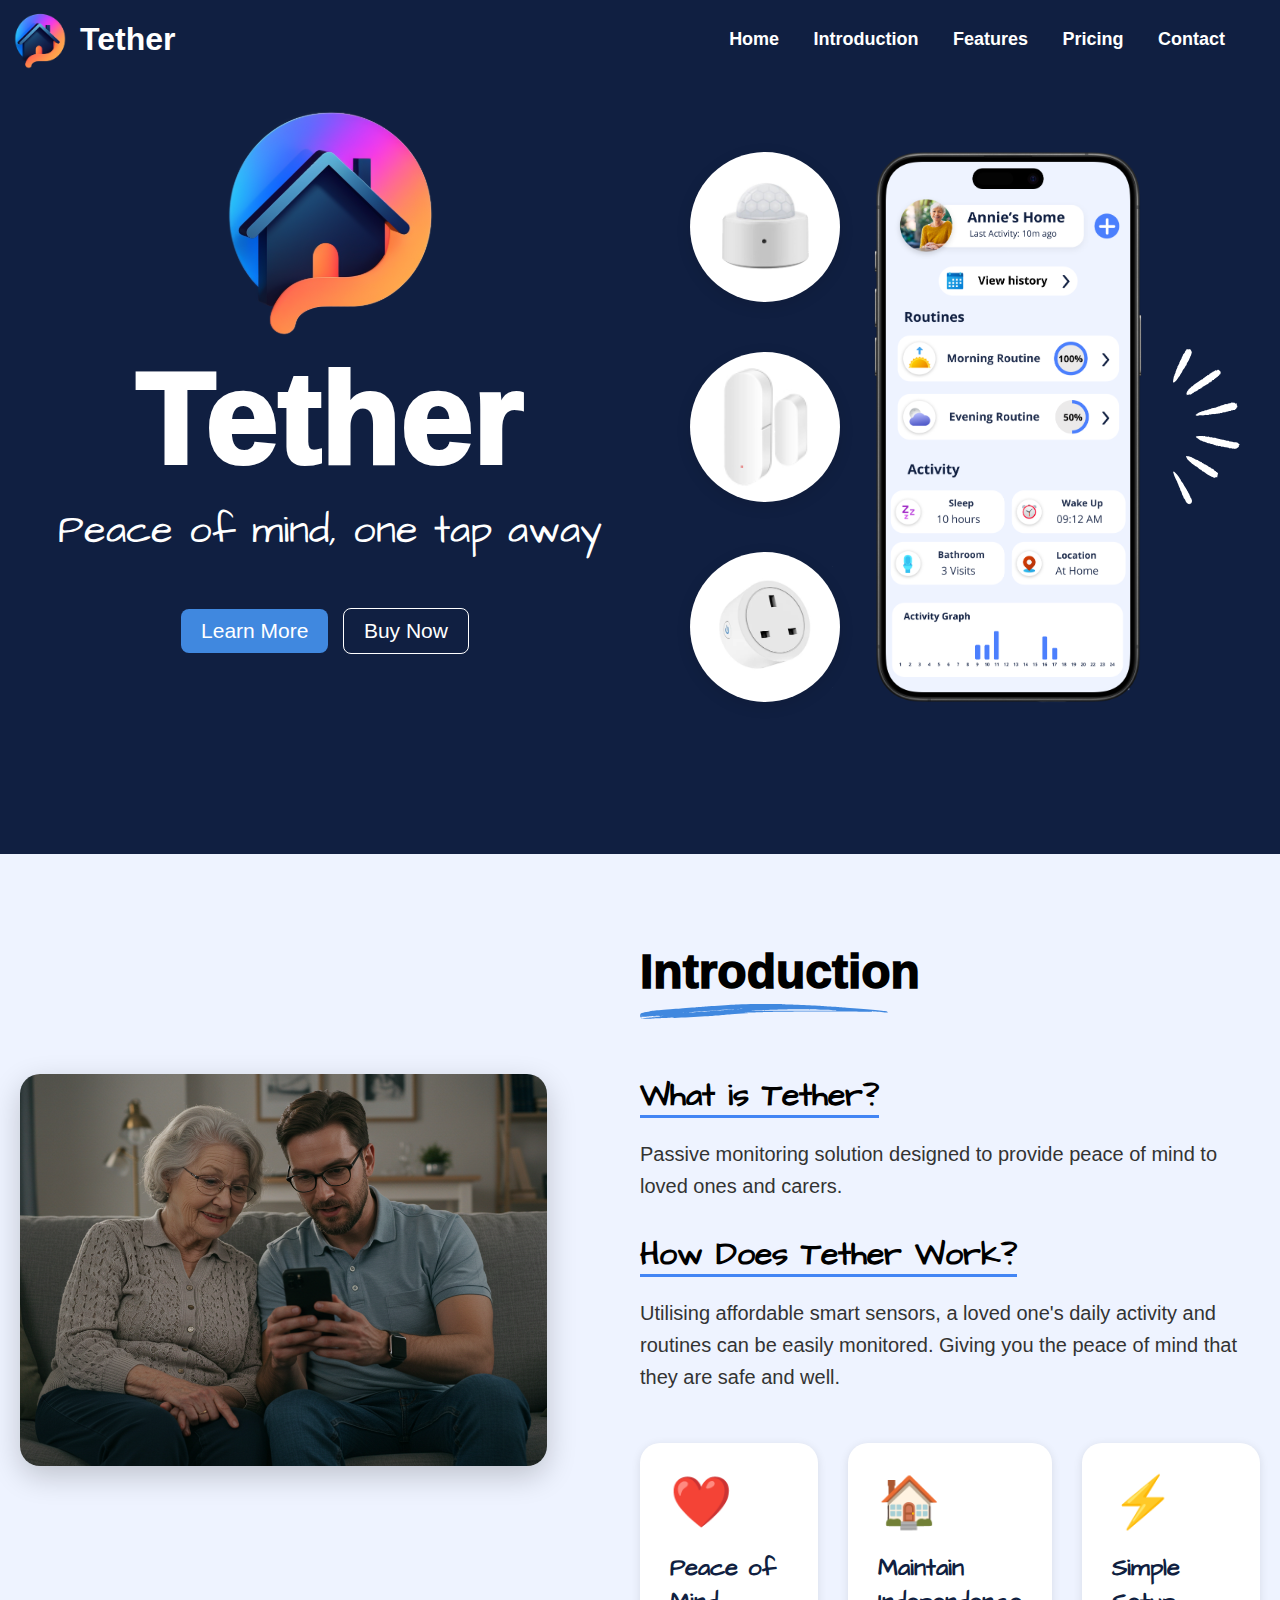
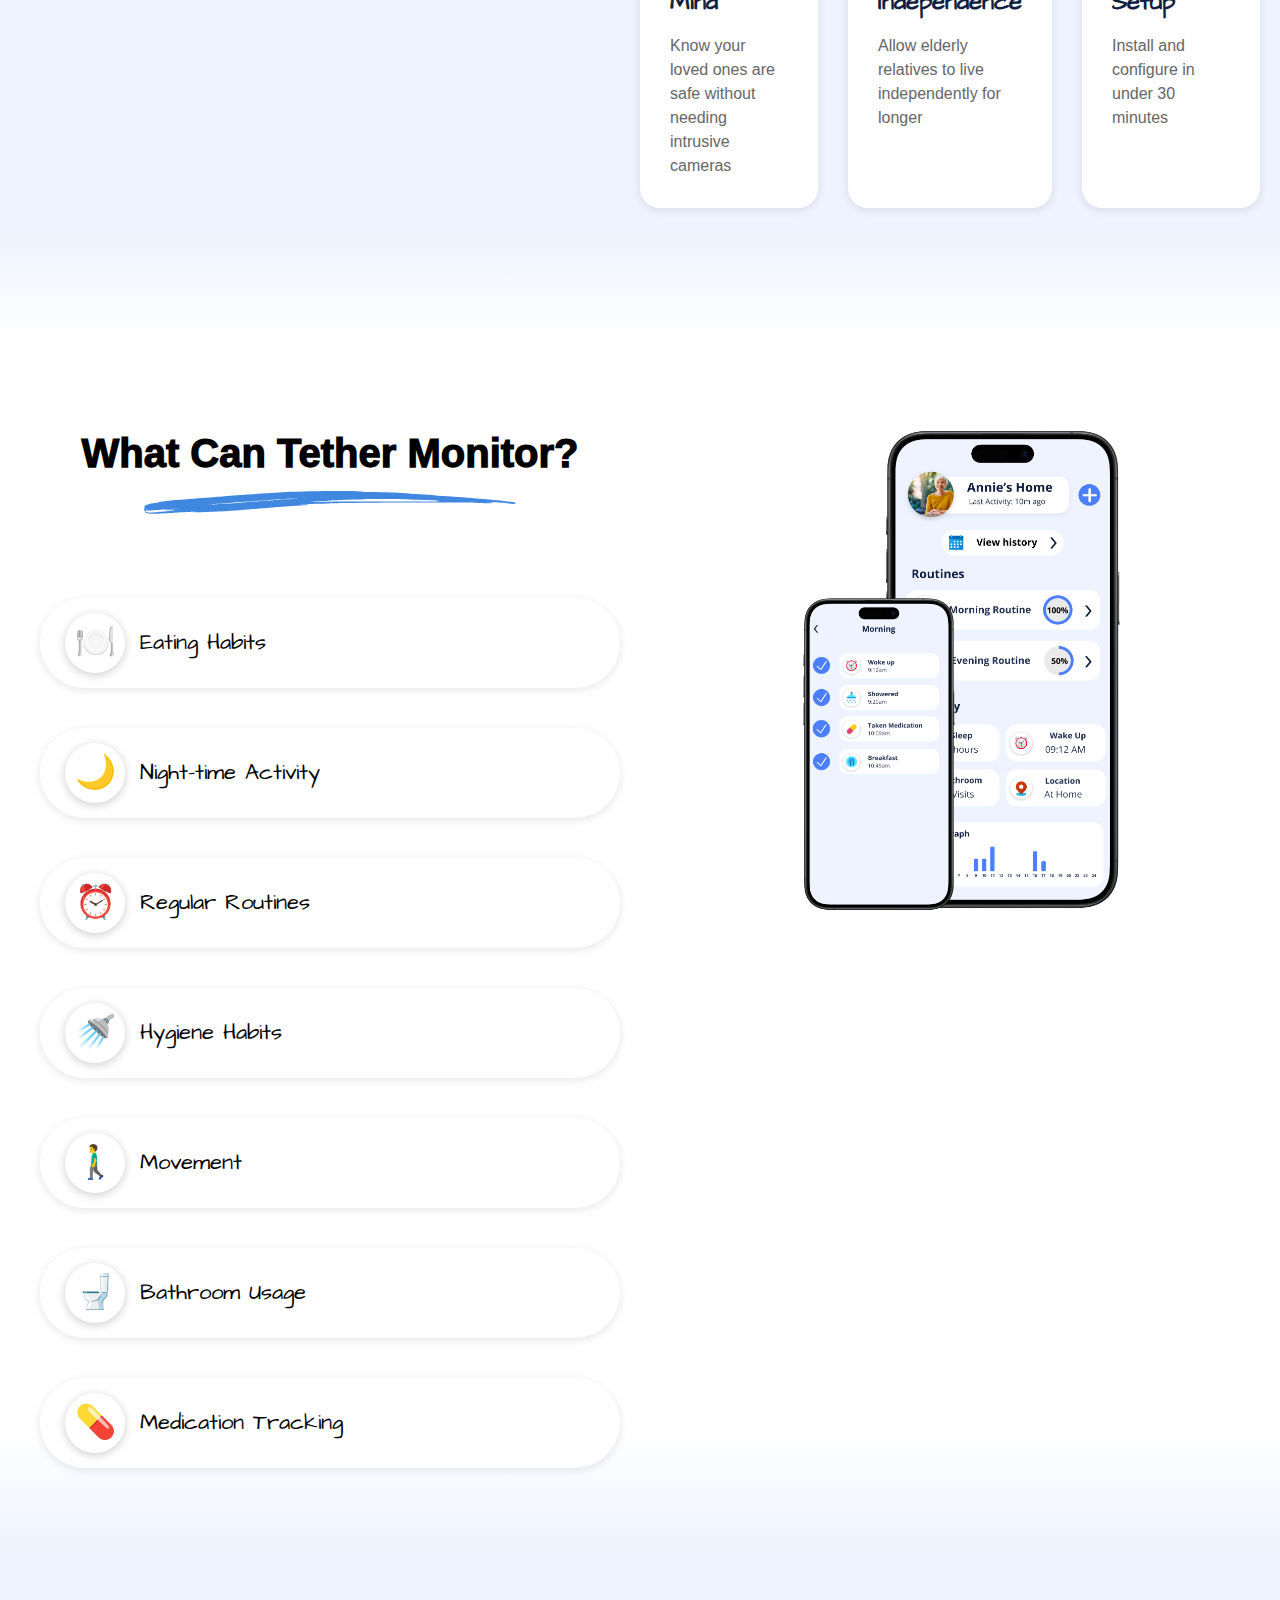
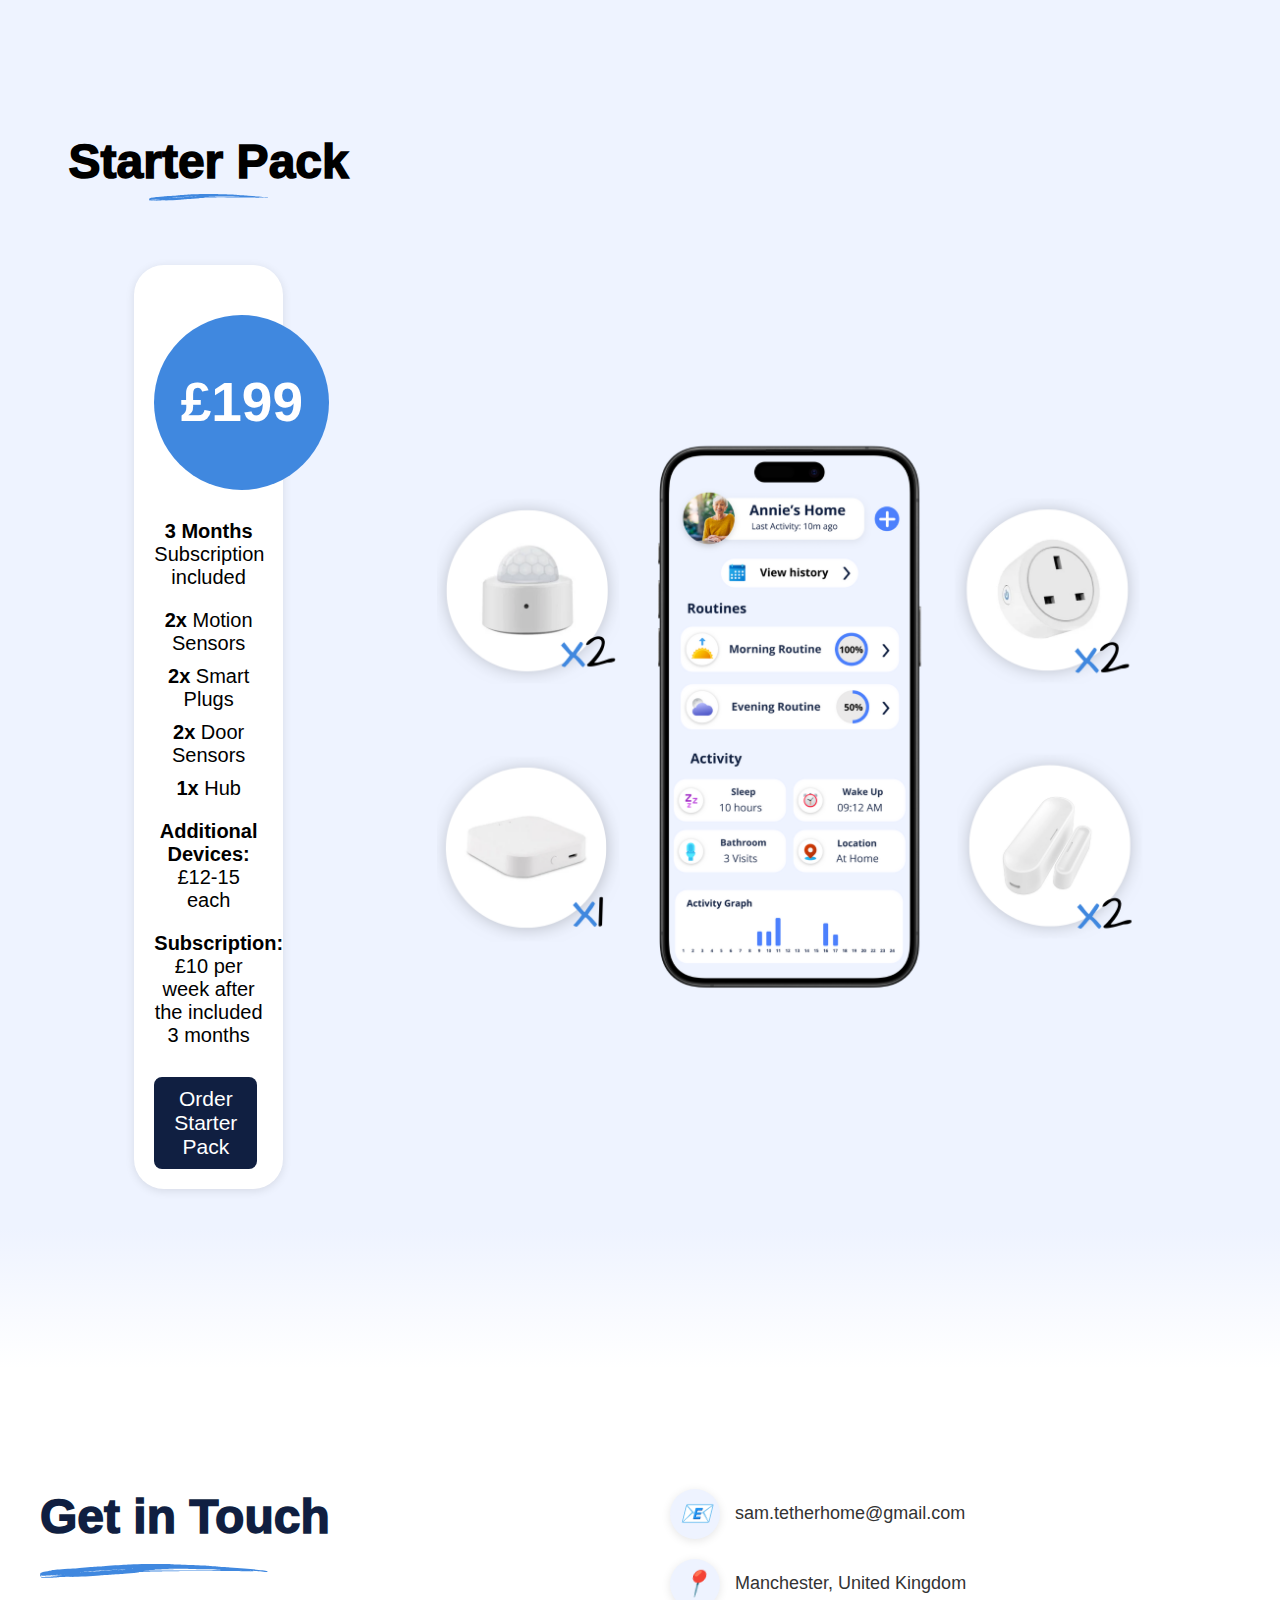
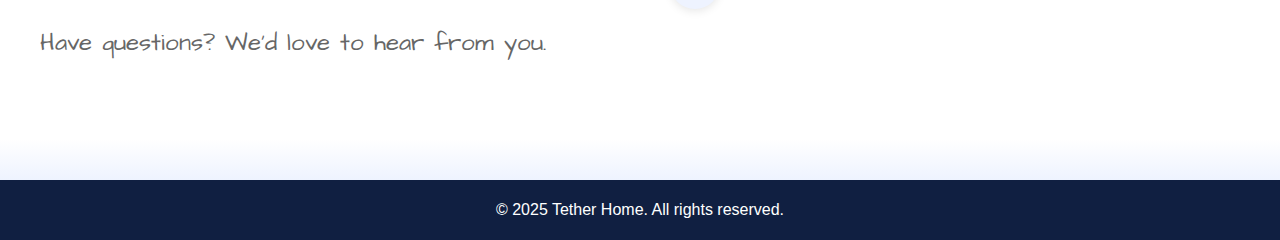
==== index.html @ 34a8c613 "Test commit" ====
<!DOCTYPE html>
<html lang="en">
<head>
  <meta charset="UTF-8">
  <meta name="viewport" content="width=device-width, initial-scale=1.0">
  <link rel="icon" type="image/png" href="assets/favicon.png">
  <link rel="preconnect" href="https://fonts.googleapis.com">
  <link rel="preconnect" href="https://fonts.gstatic.com" crossorigin>
  <link href="https://fonts.googleapis.com/css2?family=Architects+Daughter&display=swap" rel="stylesheet">
  <title>Tether - Peace of Mind</title>
  <link rel="stylesheet" href="style.css">
  <script defer src="script.js"></script>
</head>
<body>

  <!-- Navigation -->
  <header>
    <div class="logo">
      <img src="assets/tether-transparent.png" alt="Tether Logo" class="main-logo">
      <h1>Tether</h1>
    </div>
    <div class="burger-menu">
        <div class="burger-line"></div>
        <div class="burger-line"></div>
        <div class="burger-line"></div>
    </div>
    <nav>
      <ul class="nav-links">
        <li><a href="#home">Home</a></li>
        <li><a href="#introduction">Introduction</a></li>
        <li><a href="#features">Features</a></li>
        <li><a href="#pricing">Pricing</a></li>
        <li><a href="#contact">Contact</a></li>
      </ul>
    </nav>
  </header>

  <!-- Home Section -->
  <section id="home">
    <div class="home-container">
      <div class="home-left">
        <img src="assets/tether-transparent.svg" alt="Tether Logo" class="main-logo">
        <h1>Tether</h1>
        <p class="tagline">Peace of mind, one tap away</p>
        <div class="cta-buttons">
            <a href="#introduction" class="btn btn-primary">Learn More</a>
            <a href="#pricing" class="btn btn-secondary">Buy Now</a>
        </div>
      </div>
      <div class="home-right">
        <div class="sensor-circles">
            <div class="sensor-circle">
                <img src="assets/motion-sensor.png" alt="Motion Sensor">
            </div>
            <div class="sensor-circle">
                <img src="assets/door-sensor.png" alt="Door Sensor">
            </div>
            <div class="sensor-circle">
                <img src="assets/smart-plug.png" alt="Smart Plug">
            </div>
        </div>
        <img src="assets/home-mock.png" alt="Tether App Preview" class="app-preview">
        <img src="assets/emphasis-lines.svg" alt="Tether Logo" class="lines">
      </div>
    </div>
  </section>

  <section id="introduction">

    <div class="intro-content">
        <div class="intro-content-left">
            <img src="assets/intro-image.png" alt="App Preview" class="intro-image">
        </div>
        <div class="intro-content-right">
            <div class="title-container">
                <h2 class="intro-title">Introduction</h2>
                <img src="assets/title-line.svg" alt="lines" class="title-line">
            </div>
            <h3 class="intro-subtitle">What is Tether?</h3>
            <p>Passive monitoring solution designed to provide peace of mind to loved ones and carers.</p>
            <h3 class="intro-subtitle">How Does Tether Work?</h3>
            <p>Utilising affordable smart sensors, a loved one's daily activity and routines can be easily monitored. Giving you the peace of mind that they are safe and well.</p>
            <div class="benefits-grid">
                <div class="benefit-card">
                    <div class="benefit-icon">❤️</div>
                    <h4>Peace of Mind</h4>
                    <p>Know your loved ones are safe without needing intrusive cameras</p>
                </div>
                <div class="benefit-card">
                    <div class="benefit-icon">🏠</div>
                    <h4>Maintain Independence</h4>
                    <p>Allow elderly relatives to live independently for longer</p>
                </div>
                <div class="benefit-card">
                    <div class="benefit-icon">⚡</div>
                    <h4>Simple Setup</h4>
                    <p>Install and configure in under 30 minutes</p>
                </div>
            </div>
          </div>
    </div>
  </section>

  <!-- Features Section -->
  <section id="features">
    <div class="features-left">
        <div class="title-container">
            <h2 class="intro-title">What Can Tether Monitor?</h2>
            <img src="assets/title-line.svg" alt="lines" class="features-title-line">
        </div>
        <ul>
            <li data-icon="🍽️">Eating Habits</li>
            <li data-icon="🌙">Night-time Activity</li>
            <li data-icon="⏰">Regular Routines</li>
            <li data-icon="🚿">Hygiene Habits</li>
            <li data-icon="🚶‍♂️">Movement</li>
            <li data-icon="🚽">Bathroom Usage</li>
            <li data-icon="💊">Medication Tracking</li>
        </ul>
    </div>
    <div class="features-right">
        <img src="assets/double-mock.png" alt="double-mock" class="double-mock">
    </div>
    
  </section>
<!--   
  <section id="sensors">
    <div class="sensors-container">
        <div class="sensors-left">
            <img src="assets/sensor-diagram.jpg" alt="Sensor Diagram" class="sensors-diagram">
        </div>
        <div class="sensors-right">
            <div class="title-container centre">
                <h2 class="intro-title">The Sensors</h2>
                <img src="assets/title-line.svg" alt="lines" class="title-line">
            </div>
            <div class="sensor-features">
                <div class="sensor-feature">
                    <div class="feature-icon">£</div>
                    <p>Each device costs between £12 and £15</p>
                </div>
                <div class="sensor-feature">
                  <div class="feature-icon">
                      <img src="assets/matter-logo.png" alt="Download Icon" class="feature-icon-img">
                  </div>
                  <p>Uses the latest smart home protocol, 'Matter', enabling seamless pairing</p>
              </div>
              <div class="sensor-feature">
                <div class="feature-icon">
                    <img src="assets/globe-icon.png" alt="Globe Icon" class="feature-icon-img">
                </div>
                <p>Reliable off-the-shelf sensors, no custom hardware</p>
            </div>
            </div>
        </div>
    </div>
  </section> -->


  <!-- Pricing Section -->
  <section id="pricing">
    <div class="pricing-container">

      <div class="pricing-left">
        <div class="title-container">
          <h2 class="intro-title">Starter Pack</h2>
          <img src="assets/title-line.svg" alt="lines" class="title-line">
        </div>
        
        <div class="price-text-container">
          <div class="price-circle">
            <span class="amount">£199</span>
          </div>
          <div class="pricing-text">
            <p><strong>3 Months</strong> Subscription included</p>
            <ul>
              <li><strong>2x</strong> Motion Sensors</li>
              <li><strong>2x</strong> Smart Plugs</li>
              <li><strong>2x</strong> Door Sensors</li>
              <li><strong>1x</strong> Hub</li>
            </ul>
            <p><strong>Additional Devices:</strong> £12-15 each</p>
            <p><strong>Subscription:</strong> £10 per week after the included 3 months</p>
            <a href="#contact" class="btn btn-primary buy-btn">Order Starter Pack</a>
          </div>
        </div>
      </div>


      <div class="pricing-right">
        <img src="assets/pricing-diagram.jpg" alt="Pricing Diagram" class="pricing-diagram">
      </div>
    </div>
  
  </section>

<!-- Contact Section -->
<section id="contact">
  <div class="contact-container">
    <div class="contact-left">
      <div class="title-container">
        <h2 class="contact-title">Get in Touch</h2>
        <img src="assets/title-line.svg" alt="lines" class="title-line">
      </div>
      <p class="contact-subtitle">Have questions? We'd love to hear from you.</p>
    </div>
    <div class="contact-right">
      <div class="contact-info">
        <div class="contact-info-item">
          <i>📧</i>
          <p>sam.tetherhome@gmail.com</p>
        </div>
        <div class="contact-info-item">
          <i>📍</i>
          <p>Manchester, United Kingdom</p>
        </div>
      </div>
    </div>
  </div>
</section>
  <!-- Footer -->
  <footer>
    <p>&copy; 2025 Tether Home. All rights reserved.</p>
  </footer>

</body>
</html>
---- style.css ----
/* Reset and Base Styles */
body {
    font-family: 'Open Sans', sans-serif;
    margin: 0;
    padding: 0;
    text-align: center;
    background-color: #ffffff;
    scroll-behavior: smooth;
}

ul {
    list-style-type: none;
    padding: 0;
}

ul li {
    font-size: 18px;
    margin: 10px 0;
}

/* Header and Navigation */
header {
    background: #101F41;
    color: white;
    position: fixed;
    padding: 0 10px; 
    top: 0;
    width: 100%;
    z-index: 1000;
    display: flex;
    justify-content: space-between;
    align-items: center;
    flex-wrap: wrap;
}

header .logo {
    margin: 0;
    display: flex;
    align-items: center;
    gap: 10px;
    justify-content: center;
}

header .main-logo {
    width: 60px;
}

nav ul {
    list-style: none;
    padding: 0;
    padding-right: 30px;
    margin: 0;
}

nav ul li {
    display: inline-block;
    margin: 0 15px;
}

nav ul li a {
    color: white;
    text-decoration: none;
    font-weight: bold;
}

/* Common Section Styles */
section {
    padding: 100px 20px;
}

.btn {
    display: inline-block;
    padding: 10px 20px;
    background: #4088DF;
    color: white;
    text-decoration: none;
    margin-top: 10px;
    margin-right: 10px;
    border-radius: 8px;
    font-size: 21px;
}

.btn-secondary {
  border: 1px solid #ffffff;
  background-color: #101F41;
}
/* Common Title Styles */
.intro-title {
    font-size: 48px;
    margin-bottom: 5px;
    color: 'black';
    position: relative;
    font-weight: 1000;
}

.title-line {
    max-width: 40%;
    height: auto;
    margin-bottom: 20px;
}

.intro-subtitle {
    font-size: 32px;
    margin: 30px 0 15px 0;
    font-family: 'Architects Daughter', cursive;
    text-decoration: underline;
    text-decoration-color: #4285f4;
    text-decoration-thickness: 3px;
    text-underline-offset: 10px;
}

/* Home Section */
#home {
    background: #101F41;

    color: white;
    min-height: 80vh;
    display: flex;
    align-items: center;
    justify-content: center;
}

.home-container {
    display: flex;
    align-items: center;
    justify-content: space-between;
    max-width: 1500px;
    margin: 0 auto;
    padding: 0 20px;
    gap: 40px;
}

.home-left {
    flex: 1;
    padding-bottom: 100px;
}

.home-left h1 {
    font-size: 130px;
    font-weight: 1000;
    margin: 0;
    color: white;
}

.tagline {
    font-size: 40px;
    font-family: 'Architects Daughter', cursive;
    margin-top: 10px;
}

.home-right {
    flex: 1;
    display: flex;
    justify-content: right;
    align-items: center;
    position: relative;
}

.app-preview {
    max-width: 50%;
    height: auto;
}

.lines {
    padding-left: 20px;
    max-width: 15%;
    height: auto;
}

.sensor-circles {
    position: absolute;
    left: 30px;
    top: 50%;
    transform: translateY(-50%);
    display: flex;
    flex-direction: column;
    gap: 50px;
    z-index: 2;
}

.sensor-circle {
    width: 150px;
    height: 150px;
    background: white;
    border-radius: 50%;
    display: flex;
    align-items: center;
    justify-content: center;
    box-shadow: 0 4px 15px rgba(0, 0, 0, 0.1);
    transition: transform 0.3s ease;
}

.sensor-circle:hover {
    transform: scale(1.1);
}

.sensor-circle img {
    width: 90%;
    height: 90%;
    object-fit: contain;
}

/* Introduction Section */
#introduction {
    background: linear-gradient(180deg, #EEF3FF 90%, #ffffff 100%);
    text-align: left;
    padding: 0px 20px;
    padding-top: 50px;
    padding-bottom: 130px;
}

.intro-content {
    margin: 0 auto;
    display: flex;
    justify-content: space-between;
    position: relative;
}

.intro-content-left {
    flex: 1;
}

.intro-content-right {
    flex: 1;
}

.intro-content p {
    font-size: 20px;
    line-height: 1.6;
    color: #333;
    margin-bottom: 30px;
}

.intro-image {
    margin-top: 170px;
    max-width: 85%;
    max-height: auto;
    height: auto;
    border-radius: 20px;
    box-shadow: 0 10px 30px rgba(0, 0, 0, 0.2);
}

.benefits-grid {
  display: grid;
  grid-template-columns: repeat(3, 1fr);
  gap: 30px;
  margin-top: 50px;
}

.benefit-card {
  background: #ffffff;
  padding: 30px;
  border-radius: 20px;
  box-shadow: 0 2px 10px rgba(0, 0, 0, 0.1);
  transition: transform 0.3s ease;
}

.benefit-card:hover {
  transform: translateY(-10px);
}

.benefit-icon {
  font-size: 50px;
  margin-bottom: 20px;
}

.benefit-card h4 {
  font-size: 24px;
  margin: 15px 0;
  color: #101F41;
  font-family: 'Architects Daughter', cursive;
}

.benefit-card p {
  font-size: 16px;
  line-height: 1.5;
  color: #666;
  margin: 0;
}

/* Features Section */
#features {
    background: linear-gradient(180deg, #ffffff 90%, #EEF3FF 100%);
    padding: 60px 20px;
    margin: 0 auto;
    display: flex;
    justify-content: space-between;
}

.features-left {
    flex: 1;
}

.features-right {
    flex: 1;
}

.features-title-line {
    max-width: 60%;
    height: auto;
    margin-bottom: 20px;
}

#features h2 {
    font-size: 40px;
    margin-bottom: 15px;
    font-weight: 1000;
    position: relative;
}

#features ul {
    display: grid;
    grid-template-columns: repeat(auto-fit, minmax(300px, 1fr));
    gap: 20px;
    padding: 0 20px;
    margin-top: 50px;
}

#features li {
    background: #ffffff;
    padding: 15px 25px;
    border-radius: 50px;
    font-size: 22px;
    font-weight: 400;
    margin: 10px 0;
    display: flex;
    align-items: center;
    gap: 15px;
    box-shadow: 0 2px 10px rgba(0, 0, 0, 0.1);
    transition: transform 0.2s;
    font-family: 'Architects Daughter', cursive;
}

#features li::before {
    content: attr(data-icon);
    display: flex;
    align-items: center;
    justify-content: center;
    min-width: 60px;
    height: 60px;
    background: #ffffff;
    box-shadow: 0 2px 10px rgba(0, 0, 0, 0.2);
    border-radius: 50%;
    font-size: 33px;
}

#features li:hover {
    transform: translateY(-7px);
}

.double-mock {
    max-width: 70%;
    height: auto;
}

/* Sensors Section */
#sensors {
    padding: 0;
    background: white;
    background: linear-gradient(180deg, #ffffff 80%, #EEF3FF 100%);
}

.sensors-container {
    margin: 0 auto;
    display: flex;
    justify-content: space-between;
    gap: 40px;
}

.sensors-left {
    flex: 0.4;
    background: #4088DF;
    padding: 40px;
}

.sensors-right {
    flex: 0.6;
    text-align: left;
    padding-left: 80px;
}

.sensors-diagram {
    width: auto;
    max-height: 750px;
    height: auto;
}

.sensor-features {
    margin: 8%;
    margin-top: 50px;
}

.sensor-feature {
    display: flex;
    align-items: center;
    gap: 50px;
    margin-bottom: 60px;
}

.feature-icon {
    width: 90px;
    height: 90px;
    background: white;
    border-radius: 50%;
    display: flex;
    align-items: center;
    justify-content: center;
    box-shadow: 0 2px 10px rgba(0, 0, 0, 0.1);
    padding: 15px;
    font-size: 40px;
}

.feature-icon-img {
    width: 100%;
    height: 100%;
    object-fit: contain;
}

.sensor-feature p {
    font-size: 25px;
    margin: 0;
    flex: 1;
}

/* Pricing Section */
#pricing {
    background: linear-gradient(180deg, #EEF3FF 90%, #ffffff 100%);
}

.pricing-container {
    margin: 0 auto;
    display: flex;
    justify-content: space-between;
    align-items: center;
    gap: 40px;
}

.pricing-left {
    flex: 0.75;
    padding: 40px;
}

.pricing-right {
    flex: 0.25;
    padding-right: 100px;
}

.pricing-diagram {
    width: auto;
    max-height: 600px;
    height: auto;
    margin-top: 120px;
}

.price-text-container {
    background-color: #ffffff;
    padding: 20px;
    border-radius: 30px;
    box-shadow: 0 2px 10px rgba(0, 0, 0, 0.1);
    width: 50%;
    margin: 40px auto;
}

.price-circle {
    width: 175px;
    height: 175px;
    background: #4088DF;
    border-radius: 50%;
    display: flex;
    align-items: center;
    justify-content: center;
    color: white;
    margin: 30px auto;
    position: relative;
}

.price-circle .amount {
    font-size: 55px;
    font-weight: bold;
}

.pricing-text p {
    font-size: 20px;
}

.pricing-text li {
    font-size: 20px;
}

.buy-btn {
    background: #101F41;
}

/* Contact Section */
#contact {
    background: linear-gradient(180deg, #ffffff 90%, #EEF3FF 100%);
    padding: 80px 20px;
}

.contact-container {
    max-width: 1200px;
    margin: 0 auto;
    display: flex;
    justify-content: space-between;
    gap: 60px;
}

.contact-left {
    flex: 1;
    text-align: left;
}

.contact-right {
    flex: 1;
    text-align: left;
}

.contact-title {
    font-size: 48px;
    margin-bottom: 20px;
    font-weight: 1000;
    color: #101F41;
}

.contact-subtitle {
    font-size: 24px;
    margin-bottom: 40px;
    color: #666;
    font-family: 'Architects Daughter', cursive;
}

.contact-info {
    margin-top: 40px;
}

.contact-info-item {
    display: flex;
    align-items: center;
    gap: 15px;
    margin-bottom: 20px;
}

.contact-info-item i {
    width: 50px;
    height: 50px;
    background: #EEF3FF;
    border-radius: 50%;
    display: flex;
    align-items: center;
    justify-content: center;
    font-size: 25px;
    box-shadow: 0 2px 10px rgba(0, 0, 0, 0.1);
}

.contact-info-item p {
    margin: 0;
    font-size: 18px;
    color: #333;
    line-height: 1.4;
}

/* Footer */
footer {
    background: #101F41;
    color: white;
    padding: 5px;
    text-align: center;
}

/* Media Queries */
@media (max-width: 1200px) {
  .home-container,
  .intro-content,
  .pricing-container,
  .contact-container {
      max-width: 95%;
      padding: 0 15px;
  }

  .home-left h1 {
      font-size: 100px;
  }

  .price-text-container {
      width: 70%;
  }
}

@media (max-width: 992px) {
  /* Features adjustments */
  #features {
      flex-direction: column;
      gap: 40px;
  }

  .features-right {
      text-align: center;
  }

  .double-mock {
      max-width: 50%;
  }

  /* Pricing adjustments */
  .pricing-container {
      flex-direction: column;
  }

  .pricing-right {
      padding-right: 0;
  }

  .pricing-diagram {
      max-width: 70%;
      margin: 40px auto;
  }

  /* Introduction adjustments */
  .intro-content {
      flex-direction: column;
  }

  .triple-mock {
      max-width: 70%;
      margin: 0 auto;
      padding-top: 40px;
  }
  .benefits-grid {
    grid-template-columns: repeat(2, 1fr);
    gap: 20px;
}
}

@media (max-width: 768px) {
  /* Reset container widths */
  .home-container,
  .intro-content,
  .features-container,
  .sensors-container,
  .pricing-container,
  .contact-container {
      width: 100%;
      max-width: 100%;
      padding: 0 10px;
      margin: 0;
  }

  /* Fix section padding */
  section {
      padding: 60px 0;
      width: 100%;
      overflow: hidden;  /* Prevent horizontal scroll */
  }

  /* Header adjustments */
  header {
      width: 100%;
      padding: 10px 20px;
  }

  /* Home section mobile layout */
  #home {
      min-height: auto;
      padding-top: 10px;  /* Account for fixed header */
  }

  .home-container {
      flex-direction: column;
      gap: 30px;
  }

  .home-left {
      order: 1;
      padding: 0;
  }


  .home-right {
      order: 2;
      flex-direction: column;
      align-items: center;
      justify-content: center;
      width: 100%;
  }

  .cta-buttons {
    display: none;
  }

  .tagline {
    font-size: 25px;
    text-align: left;
  }

  .app-preview {
      max-width: 70%;
  }

  /* Features section */
  #features {
      padding: 40px 20px;
  }

  #features ul {
      padding: 0;
      margin: 20px 0;
  }

  /* Sensors section */
  .sensors-container {
      padding: 0;
  }

  .sensors-left {
      margin: 0;
      padding: 20px;
  }

  .sensors-right {
      padding: 20px;
  }

  /* Pricing section */
  .pricing-container {
      padding: 20px;
  }

  .price-text-container {
      width: 100%;
      margin: 20px 0;
  }

  /* Contact section */
  .contact-container {
      padding: 20px;
  }

  /* Remove any fixed widths on images */
  img {
      max-width: 100%;
      height: auto;
  }

  /* Header Mobile Styles */
  header {
      flex-direction: row;
      padding: 10px;
      justify-content: flex-start;
      position: relative;
  }
  
  .logo {
      margin-right: auto;
      padding-left: 10px;
  }
  
  nav {
      position: absolute;
      top: 100%;
      left: 0;
      width: 100%;
      background: #101F41;
      display: none;
      box-shadow: 0 4px 8px rgba(0, 0, 0, 0.1);
  }
  
  nav.active {
      display: block;
  }
  
  nav ul {
      width: 100%;
      text-align: center;
      margin: 0;
      padding: 10px 0;
  }
  
  nav ul li {
      display: block;
      margin: 10px 0;
  }

  /* Section Mobile Styles */
  section {
      padding: 60px 15px;
  }

  /* Home Mobile Styles */
  .home-left {
      text-align: center;
      padding-bottom: 0;
      display: flex;
      flex-direction: column;
      order: 2;
  }
  
  .home-left .main-logo,
  .home-left h1 {
      display: none;
  }
  .cta-buttons {
    order: 3;
  }
  .tagline {
      font-size: 24px;
      margin-bottom: 20px;
      order: 1;
      text-align: left;
      font-size: 25px;
  }
  
  .cta-buttons {
      order: 2;
      margin-top: 0;
  }

  .lines {
      display: none;
  }

  /* Introduction Mobile Styles */

  .intro-image {
    margin-top: 0;
  }

  .intro-title {
      font-size: 36px;
  }
  
  .intro-subtitle {
      font-size: 24px;
  }
  
  .intro-content p {
      font-size: 16px;
  }

  .benefits-grid {
    grid-template-columns: 1fr;
    gap: 20px;
}

  .benefit-card {
      padding: 20px;
  }

  .benefit-icon {
      font-size: 40px;
      margin-bottom: 15px;
  }

  .benefit-card h4 {
      font-size: 20px;
  }

  .benefit-card p {
      font-size: 14px;
  }

  /* Features Mobile Styles */
  #features ul {
      grid-template-columns: 1fr;
      padding: 0;
  }

  #features li {
      font-size: 18px;
      padding: 10px 15px;
  }

  /* Sensors Mobile Styles */
  .sensors-container {
      flex-direction: column;
      gap: 20px;
  }
  
  .sensors-left {
      width: 100%;
      padding: 20px;
  }

  .sensors-right {
      padding-left: 20px;
  }
  
  .sensor-feature {
      gap: 20px;
      margin-bottom: 30px;
  }

  .sensor-feature p {
      font-size: 16px;
  }

  .feature-icon {
      width: 60px;
      height: 60px;
      font-size: 30px;
  }

  /* Pricing Mobile Styles */
  .price-text-container {
      width: 90%;
  }

  .price-circle {
      width: 140px;
      height: 140px;
  }

  .price-circle .amount {
      font-size: 40px;
  }

  /* Contact Mobile Styles */
  .contact-title {
      font-size: 36px;
  }

  .contact-subtitle {
      font-size: 20px;
  }

  .contact-info-item {
      font-size: 16px;
  }

  .contact-info-item i {
      width: 40px;
      height: 40px;
      font-size: 20px;
  }

  /* Add burger menu styles */
  .burger-menu {
      display: block;
      position: absolute;
      right: 20px;
      top: 20px;
  }

  nav {
      width: 100%;
      display: none;
      transition: all 0.3s ease;
  }

  nav.active {
      display: block;
  }

  /* Burger animation classes */
  .burger-menu.active .burger-line:nth-child(1) {
      transform: rotate(45deg) translate(5px, 5px);
  }

  .burger-menu.active .burger-line:nth-child(2) {
      opacity: 0;
  }

  .burger-menu.active .burger-line:nth-child(3) {
      transform: rotate(-45deg) translate(7px, -6px);
  }

  /* Update existing mobile header styles */
  header {
      padding: 10px;
      position: relative;
  }

  .logo {
      margin-right: auto;
  }

  .sensor-circles {
      position: static;
      flex-direction: row;
      justify-content: center;
      gap: 20px;
      margin-bottom: 30px;
      transform: none;
      width: 100%;
  }

  .sensor-circle {
      width: 90px;
      height: 90px;
  }

  .sensor-circle img {
      width: 90%;
      height: 90%;
  }

  .app-preview {
      max-width: 70%;
  }
}

@media (max-width: 480px) {
  /* Very Small Screen Adjustments */
  h2 {
      font-size: 24px;
  }
  
  ul li {
      font-size: 16px;
  }

  .home-left h1 {
      font-size: 36px;
  }

  .tagline {
      font-size: 28px;
  }

  .intro-title {
      font-size: 28px;
  }

  .intro-subtitle {
      font-size: 20px;
  }

  #features li {
      font-size: 16px;
  }

  #features li::before {
      min-width: 40px;
      height: 40px;
      font-size: 24px;
  }

  .sensor-feature p {
      font-size: 14px;
  }

  .price-text-container {
      padding: 15px;
  }

  .pricing-text p,
  .pricing-text li {
      font-size: 16px;
  }

  .contact-info-item p {
      font-size: 14px;
  }
}

/* Handle Landscape Mode */
@media (max-height: 600px) and (orientation: landscape) {
  #home {
      min-height: auto;
      padding: 100px 20px;
  }

  .home-container {
      flex-direction: row;
  }

  .home-left h1 {
      font-size: 36px;
  }

  .app-preview {
      max-width: 50%;
  }
}

/* Add these burger menu base styles after the header styles */
.burger-menu {
    display: none;
    cursor: pointer;
    padding: 10px;
    z-index: 1001;
}

.burger-line {
    width: 25px;
    height: 3px;
    background-color: white;
    margin: 5px 0;
    transition: all 0.3s ease;
}

/* Then in the existing mobile styles, we just need to change display to block */
@media (max-width: 768px) {
    .burger-menu {
        display: block;
        position: absolute;
        right: 20px;
        top: 20px;
    }
    // ... rest of the mobile styles remain the same ...
}

/* Add at the top after reset styles */
* {
    box-sizing: border-box;
}
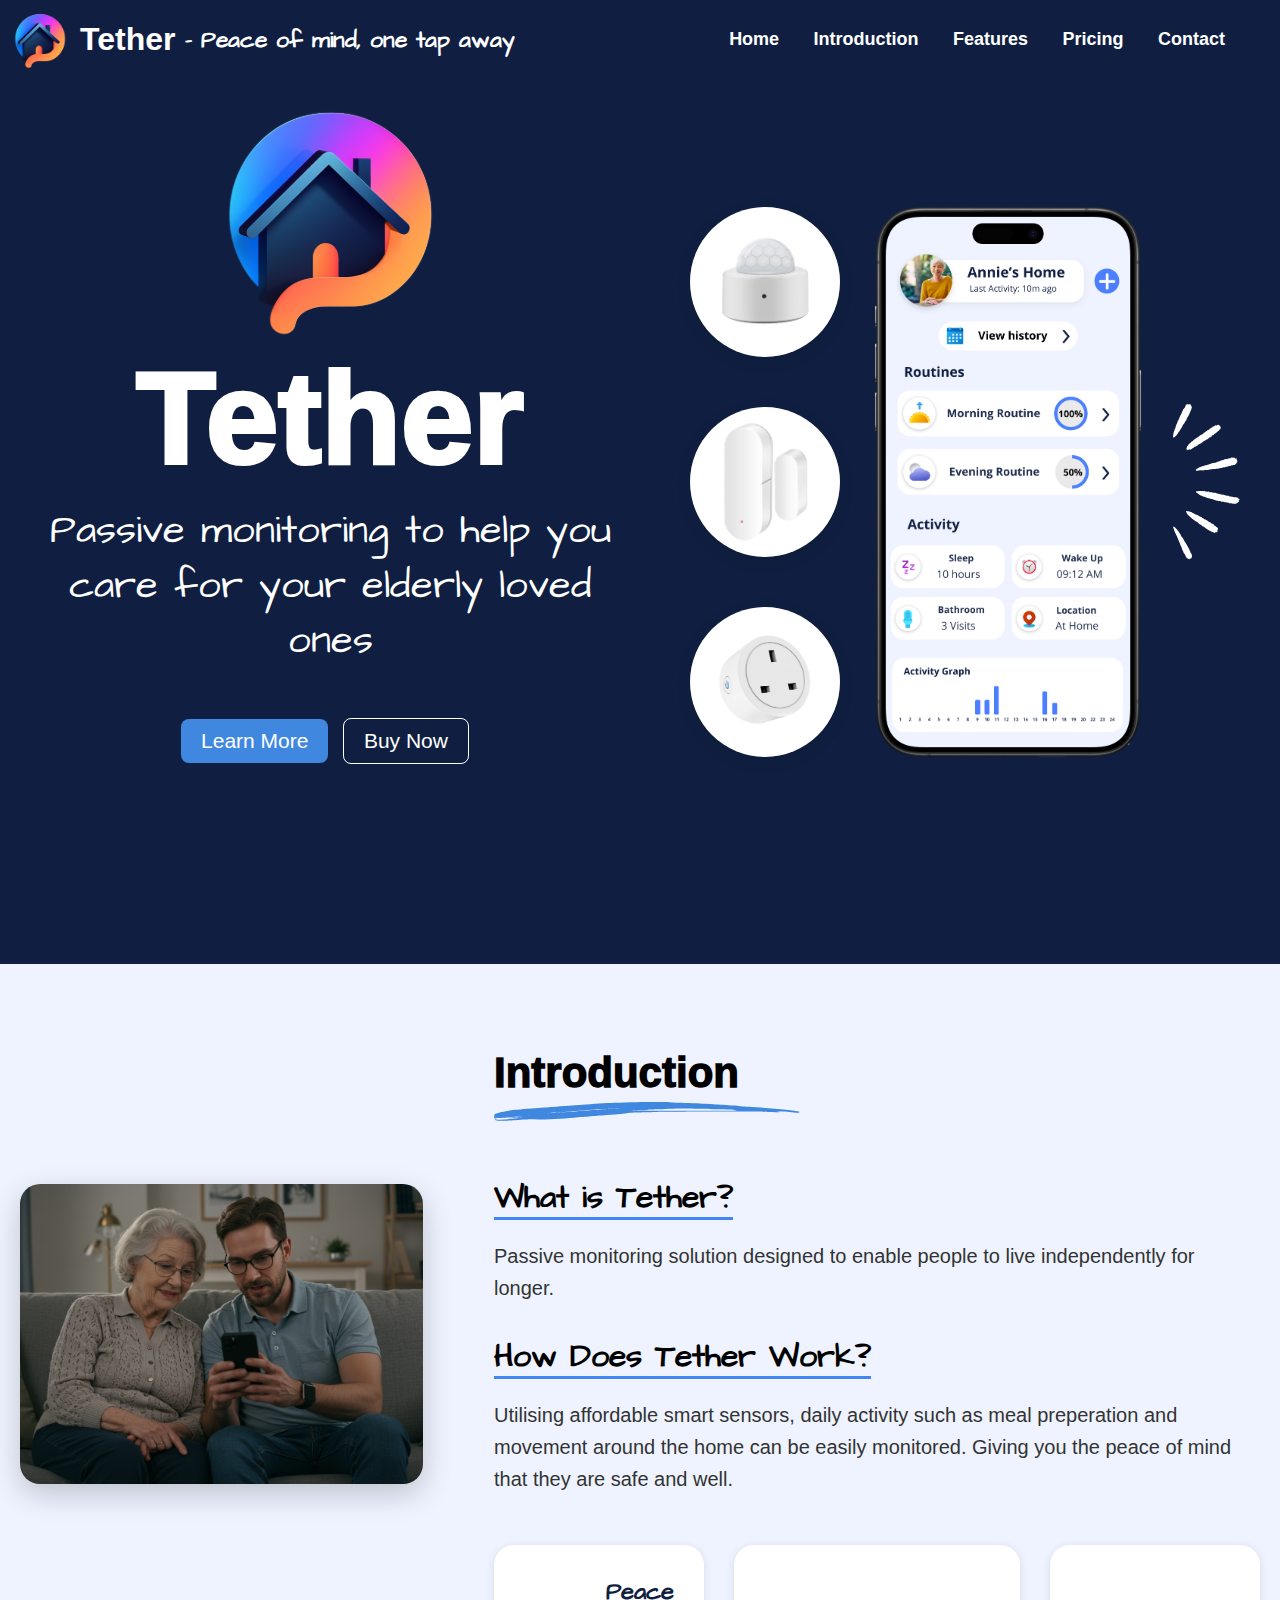
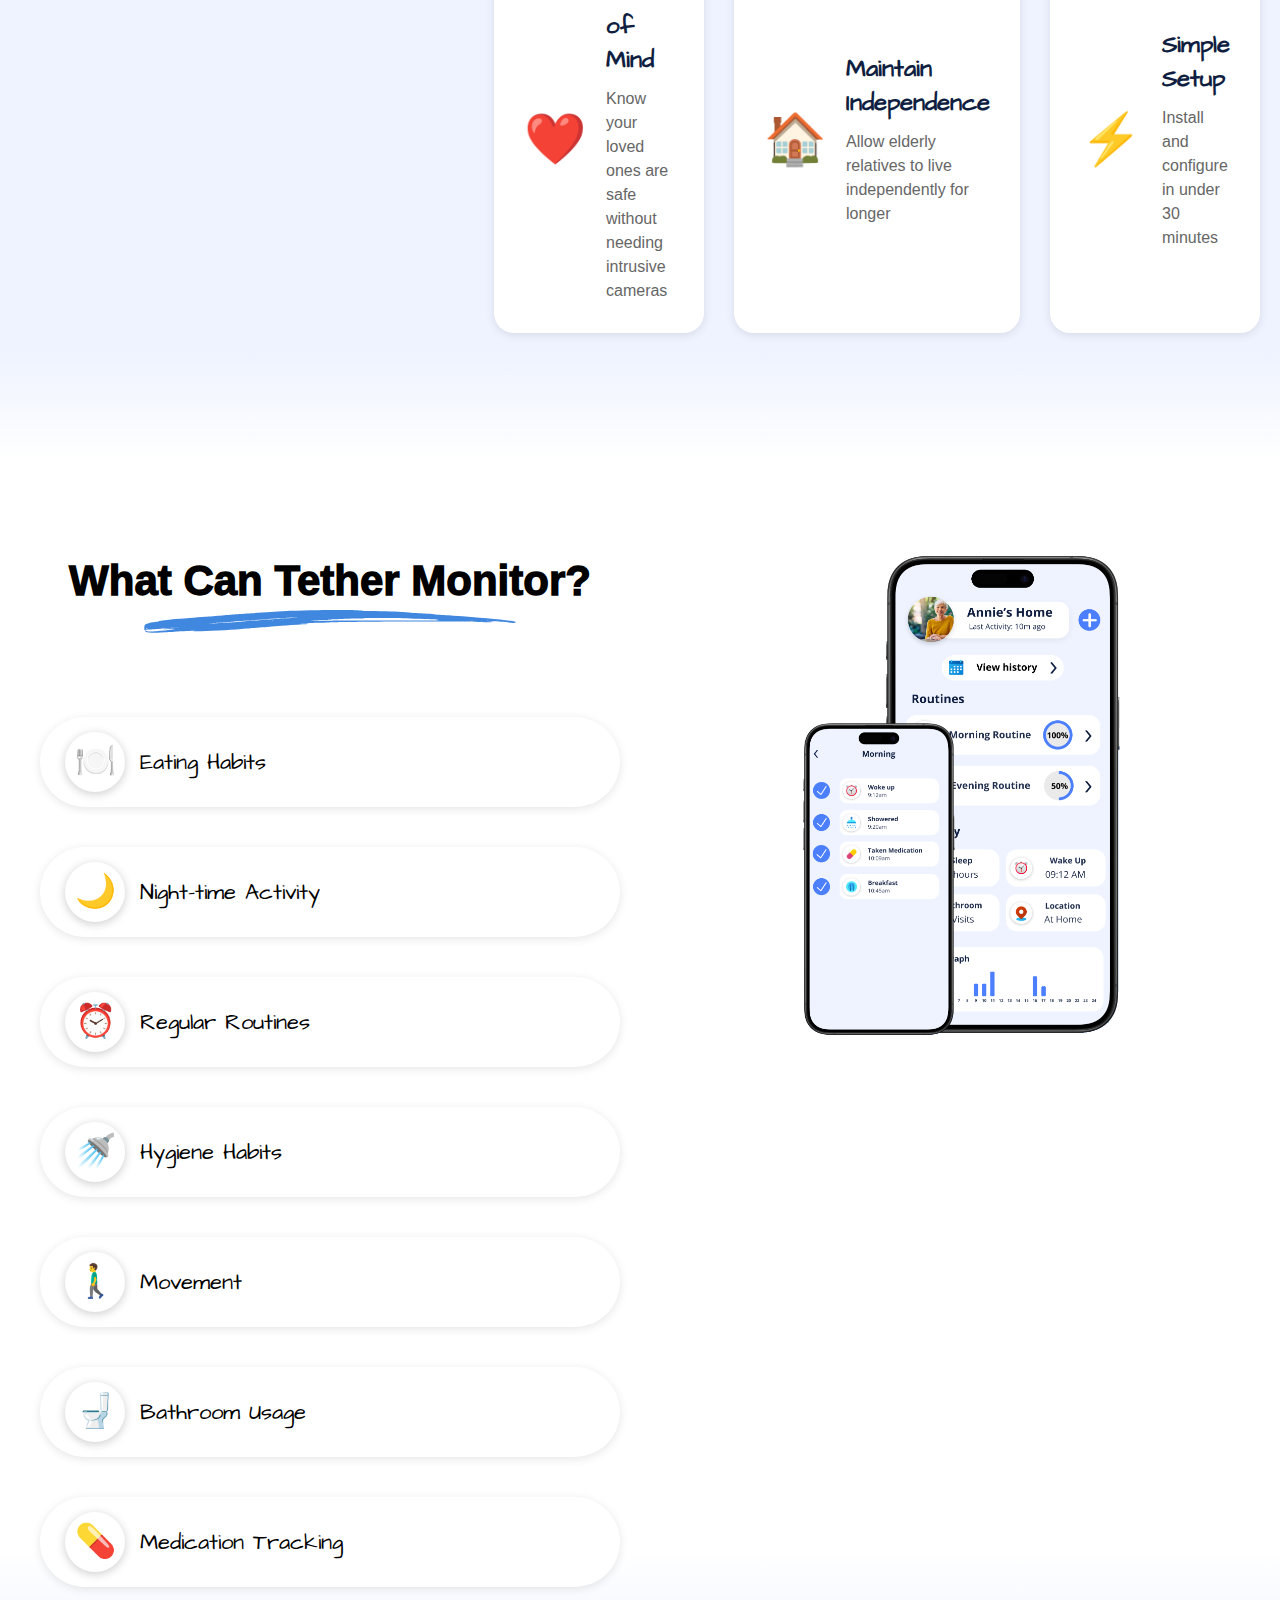
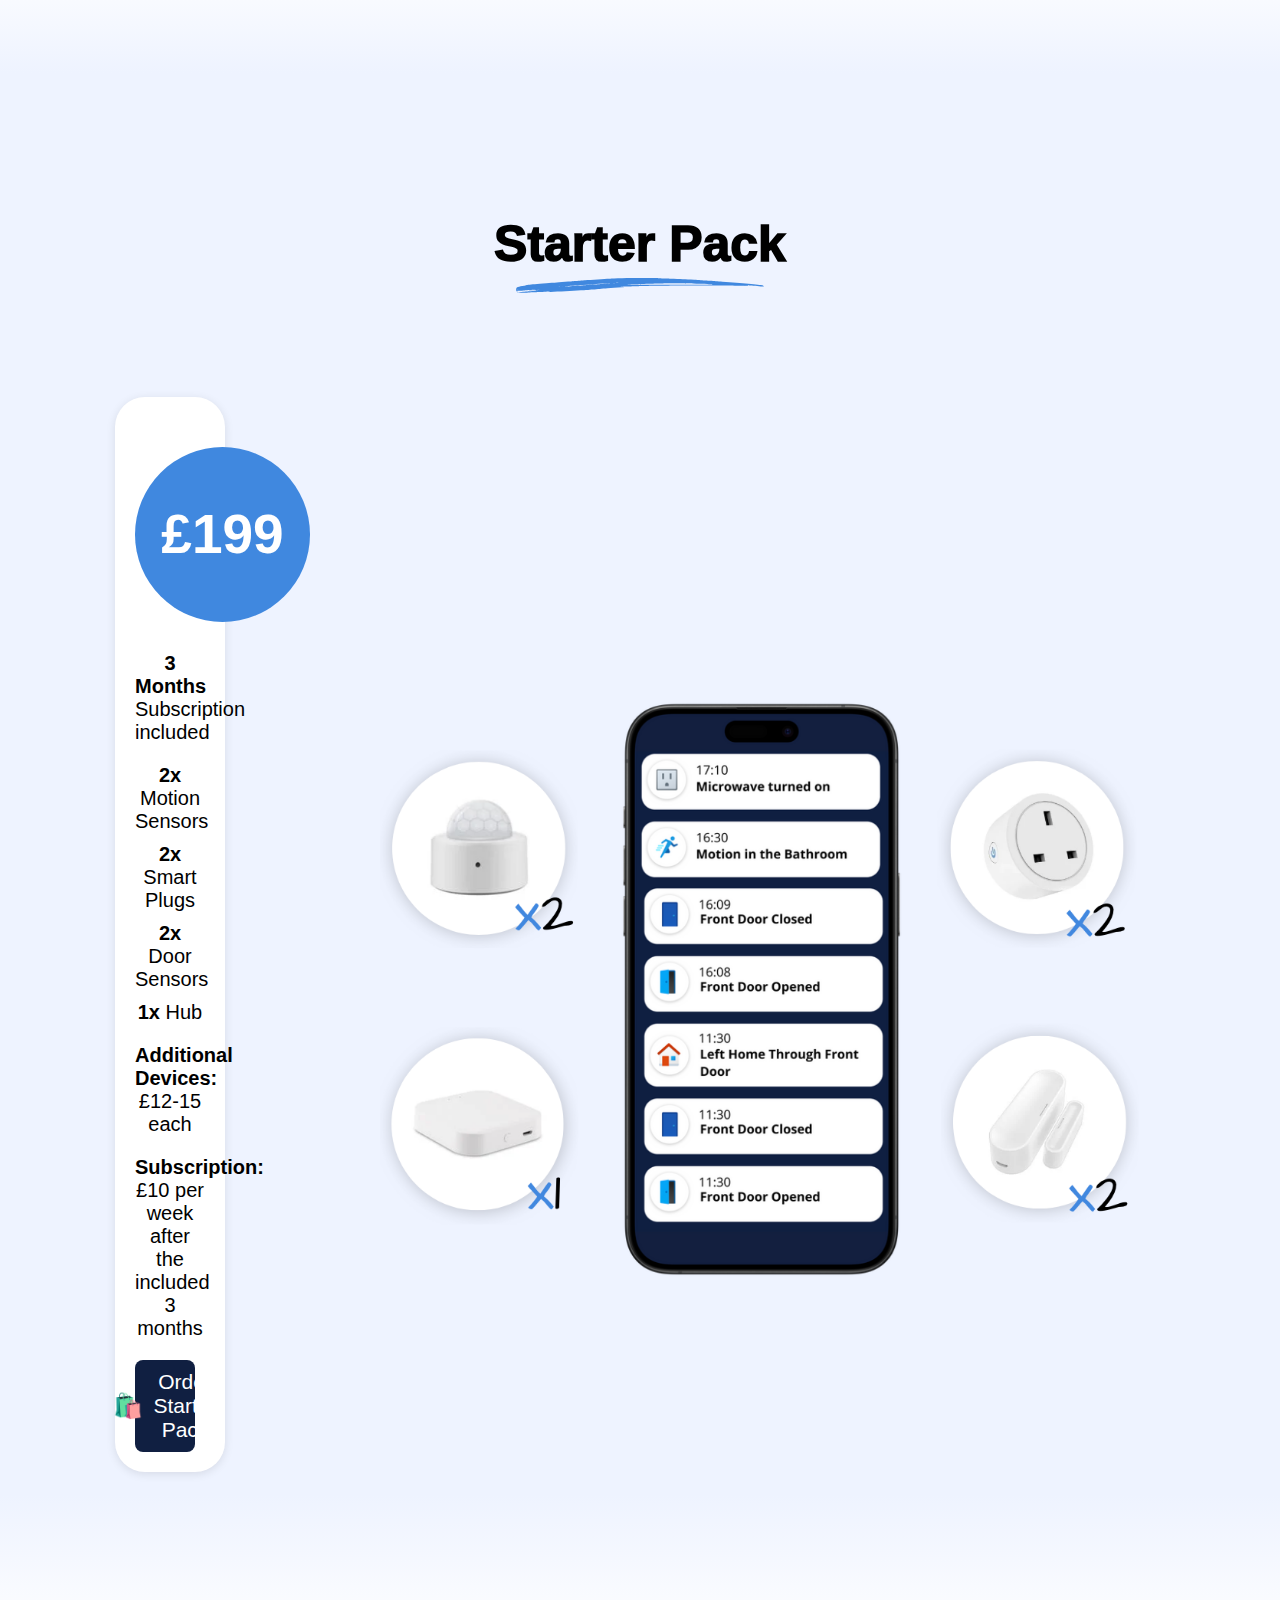
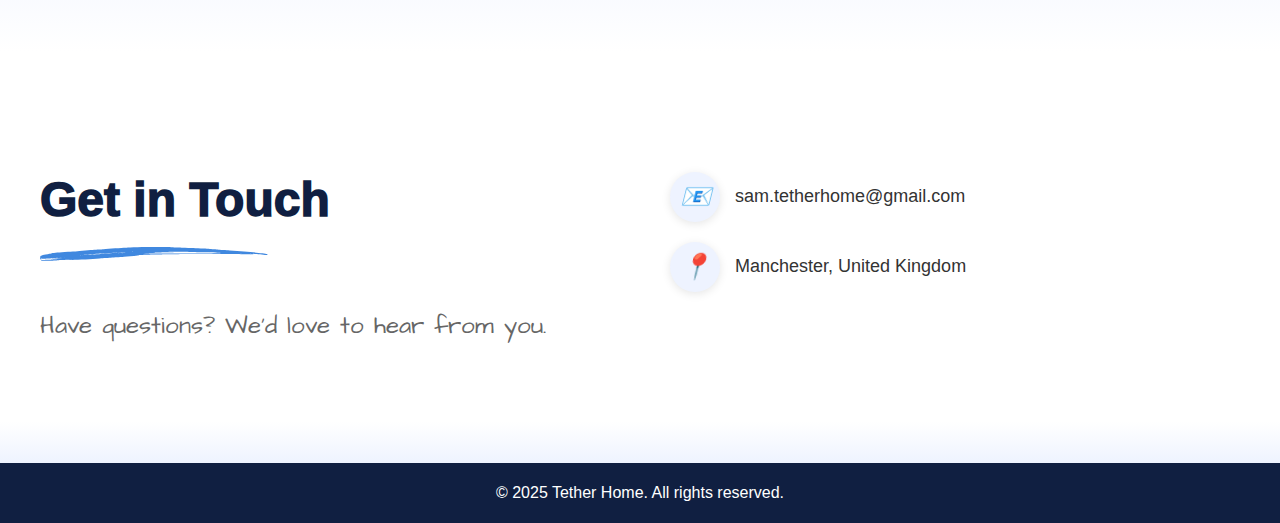
==== commit 2e004fa1: "Mobile updates" ====
--- a/index.html
+++ b/index.html
@@ -18,6 +18,7 @@
     <div class="logo">
       <img src="assets/tether-transparent.png" alt="Tether Logo" class="main-logo">
       <h1>Tether</h1>
+      <h2> - Peace of mind, one tap away</h2>
     </div>
     <div class="burger-menu">
         <div class="burger-line"></div>
@@ -41,7 +42,8 @@
       <div class="home-left">
         <img src="assets/tether-transparent.svg" alt="Tether Logo" class="main-logo">
         <h1>Tether</h1>
-        <p class="tagline">Peace of mind, one tap away</p>
+        <!-- <p class="tagline">Peace of mind, one tap away</p> -->
+        <p class="tagline">Passive monitoring to help you care for your elderly loved ones</p>
         <div class="cta-buttons">
             <a href="#introduction" class="btn btn-primary">Learn More</a>
             <a href="#pricing" class="btn btn-secondary">Buy Now</a>
@@ -77,24 +79,30 @@
                 <img src="assets/title-line.svg" alt="lines" class="title-line">
             </div>
             <h3 class="intro-subtitle">What is Tether?</h3>
-            <p>Passive monitoring solution designed to provide peace of mind to loved ones and carers.</p>
-            <h3 class="intro-subtitle">How Does Tether Work?</h3>
-            <p>Utilising affordable smart sensors, a loved one's daily activity and routines can be easily monitored. Giving you the peace of mind that they are safe and well.</p>
+            <p>Passive monitoring solution designed to enable people to live independently for longer.</p>
+              <h3 class="intro-subtitle">How Does Tether Work?</h3>
+              <p>Utilising affordable smart sensors, daily activity such as meal preperation and movement around the home can be easily monitored. Giving you the peace of mind that they are safe and well.</p>
             <div class="benefits-grid">
                 <div class="benefit-card">
                     <div class="benefit-icon">❤️</div>
-                    <h4>Peace of Mind</h4>
-                    <p>Know your loved ones are safe without needing intrusive cameras</p>
+                    <div class="text-content">
+                        <h4>Peace of Mind</h4>
+                        <p>Know your loved ones are safe without needing intrusive cameras</p>
+                    </div>
                 </div>
                 <div class="benefit-card">
                     <div class="benefit-icon">🏠</div>
-                    <h4>Maintain Independence</h4>
-                    <p>Allow elderly relatives to live independently for longer</p>
+                    <div class="text-content">
+                        <h4>Maintain Independence</h4>
+                        <p>Allow elderly relatives to live independently for longer</p>
+                    </div>
                 </div>
                 <div class="benefit-card">
                     <div class="benefit-icon">⚡</div>
-                    <h4>Simple Setup</h4>
-                    <p>Install and configure in under 30 minutes</p>
+                    <div class="text-content">
+                        <h4>Simple Setup</h4>
+                        <p>Install and configure in under 30 minutes</p>
+                    </div>
                 </div>
             </div>
           </div>
@@ -123,7 +131,7 @@
     </div>
     
   </section>
-<!--   
+<!--
   <section id="sensors">
     <div class="sensors-container">
         <div class="sensors-left">
@@ -159,13 +167,13 @@
 
   <!-- Pricing Section -->
   <section id="pricing">
+    <div class="title-container">
+      <h2 class="intro-title">Starter Pack</h2>
+      <img src="assets/title-line.svg" alt="lines" class="title-line">
+    </div>
     <div class="pricing-container">
 
       <div class="pricing-left">
-        <div class="title-container">
-          <h2 class="intro-title">Starter Pack</h2>
-          <img src="assets/title-line.svg" alt="lines" class="title-line">
-        </div>
         
         <div class="price-text-container">
           <div class="price-circle">
@@ -181,7 +189,10 @@
             </ul>
             <p><strong>Additional Devices:</strong> £12-15 each</p>
             <p><strong>Subscription:</strong> £10 per week after the included 3 months</p>
-            <a href="#contact" class="btn btn-primary buy-btn">Order Starter Pack</a>
+            <a href="#contact" class="btn btn-primary buy-btn">
+                <span class="bag-icon">🛍️</span>
+                Order Starter Pack
+            </a>
           </div>
         </div>
       </div>
--- a/style.css
+++ b/style.css
@@ -43,6 +43,11 @@
 
 header .main-logo {
     width: 60px;
+}
+
+header h2 {
+    font-size: 23px;
+    font-family: 'Architects Daughter', cursive;
 }
 
 nav ul {
@@ -86,7 +91,7 @@
 }
 /* Common Title Styles */
 .intro-title {
-    font-size: 48px;
+    font-size: 42px;
     margin-bottom: 5px;
     color: 'black';
     position: relative;
@@ -148,6 +153,11 @@
     margin-top: 10px;
 }
 
+.tagline-sub {
+    font-size: 30px;
+    margin-top: 10px;
+}
+
 .home-right {
     flex: 1;
     display: flex;
@@ -248,11 +258,15 @@
 }
 
 .benefit-card {
-  background: #ffffff;
-  padding: 30px;
-  border-radius: 20px;
-  box-shadow: 0 2px 10px rgba(0, 0, 0, 0.1);
-  transition: transform 0.3s ease;
+    background: #ffffff;
+    padding: 30px;
+    border-radius: 20px;
+    box-shadow: 0 2px 10px rgba(0, 0, 0, 0.1);
+    transition: transform 0.3s ease;
+    display: flex;
+    align-items: center;
+    gap: 20px;
+    text-align: left;
 }
 
 .benefit-card:hover {
@@ -260,15 +274,20 @@
 }
 
 .benefit-icon {
-  font-size: 50px;
-  margin-bottom: 20px;
+    font-size: 50px;
+    margin-bottom: 0;
+    flex-shrink: 0;
+}
+
+.benefit-card .text-content {
+    flex: 1;
 }
 
 .benefit-card h4 {
-  font-size: 24px;
-  margin: 15px 0;
-  color: #101F41;
-  font-family: 'Architects Daughter', cursive;
+    font-size: 24px;
+    margin: 0 0 10px 0;
+    color: #101F41;
+    font-family: 'Architects Daughter', cursive;
 }
 
 .benefit-card p {
@@ -301,12 +320,12 @@
     margin-bottom: 20px;
 }
 
-#features h2 {
+/* #features h2 {
     font-size: 40px;
     margin-bottom: 15px;
     font-weight: 1000;
     position: relative;
-}
+} */
 
 #features ul {
     display: grid;
@@ -427,6 +446,14 @@
     background: linear-gradient(180deg, #EEF3FF 90%, #ffffff 100%);
 }
 
+#pricing h2 {
+    font-size: 50px;
+}
+
+#pricing .title-line {
+  max-width: 20%;
+}
+
 .pricing-container {
     margin: 0 auto;
     display: flex;
@@ -489,6 +516,14 @@
 
 .buy-btn {
     background: #101F41;
+    display: flex;
+    align-items: center;
+    justify-content: center;
+    gap: 10px;
+}
+
+.bag-icon {
+    font-size: 24px;
 }
 
 /* Contact Section */
@@ -645,6 +680,10 @@
       margin: 0;
   }
 
+  header h2 {
+    display: none;
+  }
+
   /* Fix section padding */
   section {
       padding: 60px 0;
@@ -696,9 +735,10 @@
       max-width: 70%;
   }
 
+
   /* Features section */
   #features {
-      padding: 40px 20px;
+      padding: 0px 20px;
   }
 
   #features ul {
@@ -720,19 +760,40 @@
       padding: 20px;
   }
 
-  /* Pricing section */
-  .pricing-container {
-      padding: 20px;
-  }
-
-  .price-text-container {
-      width: 100%;
-      margin: 20px 0;
-  }
 
   /* Contact section */
   .contact-container {
+      flex-direction: column;
+      gap: 30px;
       padding: 20px;
+  }
+
+  .contact-left, 
+  .contact-right {
+      width: 100%;
+      text-align: center;
+  }
+
+  .contact-info {
+      margin-top: 20px;
+  }
+
+  .contact-info-item {
+      justify-content: center;
+  }
+
+  .contact-title {
+      text-align: center;
+  }
+
+  .contact-subtitle {
+      text-align: center;
+  }
+
+  #contact .title-container {
+      display: flex;
+      flex-direction: column;
+      align-items: center;
   }
 
   /* Remove any fixed widths on images */
@@ -843,30 +904,50 @@
 
   .benefit-card {
       padding: 20px;
+      flex-direction: row;
+      align-items: center;
+      gap: 20px;
+      text-align: left;
   }
 
   .benefit-icon {
-      font-size: 40px;
-      margin-bottom: 15px;
+      font-size: 35px;
+      margin: 0;
+      width: auto;
+  }
+
+  .text-content {
+      flex: 1;
   }
 
   .benefit-card h4 {
       font-size: 20px;
+      margin: 0 0 5px 0;
   }
 
   .benefit-card p {
       font-size: 14px;
+      margin: 0;
   }
 
   /* Features Mobile Styles */
+
+  #features {
+    padding-bottom: 80px
+  }
   #features ul {
       grid-template-columns: 1fr;
       padding: 0;
+      gap: 10px;
   }
 
   #features li {
       font-size: 18px;
-      padding: 10px 15px;
+      padding: 15px 15px;
+  }
+
+  #features .double-mock   {
+    display: none;
   }
 
   /* Sensors Mobile Styles */
@@ -900,30 +981,85 @@
   }
 
   /* Pricing Mobile Styles */
-  .price-text-container {
-      width: 90%;
-  }
-
-  .price-circle {
-      width: 140px;
-      height: 140px;
-  }
-
-  .price-circle .amount {
-      font-size: 40px;
+  #pricing {
+    padding-top: 10px;
+  }
+  #pricing h2 {
+    font-size: 35px;
+    }
+  .pricing-container {
+    display: flex;
+    flex-direction: column;
+    }
+
+    .pricing-left {
+        order: 2;  /* Move price text below */
+        margin-top: 0px;
+        padding: 0px;
+        flex: 1;
+    }
+
+    .pricing-right {
+        order: 1;  /* Move image above */
+        padding-right: 0;
+        margin-bottom: 30px;
+        margin-top: 30px;
+    }
+
+    .pricing-diagram {
+        max-width: 100%;
+        margin: 0 auto;
+        display: block;
+    }
+
+    .price-circle {
+      width: 130px;
+      height: 130px;
+      margin: 10px auto;
+    }
+
+    .price-circle .amount {
+      font-size: 38px;
+    }
+
+    .price-text-container {
+        width: 100%;
+        margin: 20px 0;
+    }
+
+  #pricing .title-line {
+    max-width:50%;
+  }
+
+  .pricing-container {
+    gap: 0px;
+  }
+
+  #pricing .buy-btn {
+    margin-top: 35px;
+    font-size: 18px;
   }
 
   /* Contact Mobile Styles */
+  #contact {
+    padding-top: 10px;
+  }
   .contact-title {
       font-size: 36px;
+      margin-bottom: 10px;
+  }
+
+  #contact .title-line {
+    max-width: 80%;
   }
 
   .contact-subtitle {
+      font-size: 25px;
+      margin-bottom: 0px;
+  }
+
+  .contact-info-item {
       font-size: 20px;
-  }
-
-  .contact-info-item {
-      font-size: 16px;
   }
 
   .contact-info-item i {
@@ -996,6 +1132,10 @@
   .app-preview {
       max-width: 70%;
   }
+
+  .bag-icon {
+      font-size: 20px;
+  }
 }
 
 @media (max-width: 480px) {
@@ -1017,11 +1157,11 @@
   }
 
   .intro-title {
-      font-size: 28px;
+      font-size: 30px;
   }
 
   .intro-subtitle {
-      font-size: 20px;
+      font-size: 25px;
   }
 
   #features li {
@@ -1034,12 +1174,14 @@
       font-size: 24px;
   }
 
+
   .sensor-feature p {
       font-size: 14px;
   }
 
   .price-text-container {
       padding: 15px;
+      padding-bottom: 25px;
   }
 
   .pricing-text p,
@@ -1048,7 +1190,7 @@
   }
 
   .contact-info-item p {
-      font-size: 14px;
+      font-size: 17px;
   }
 }
 
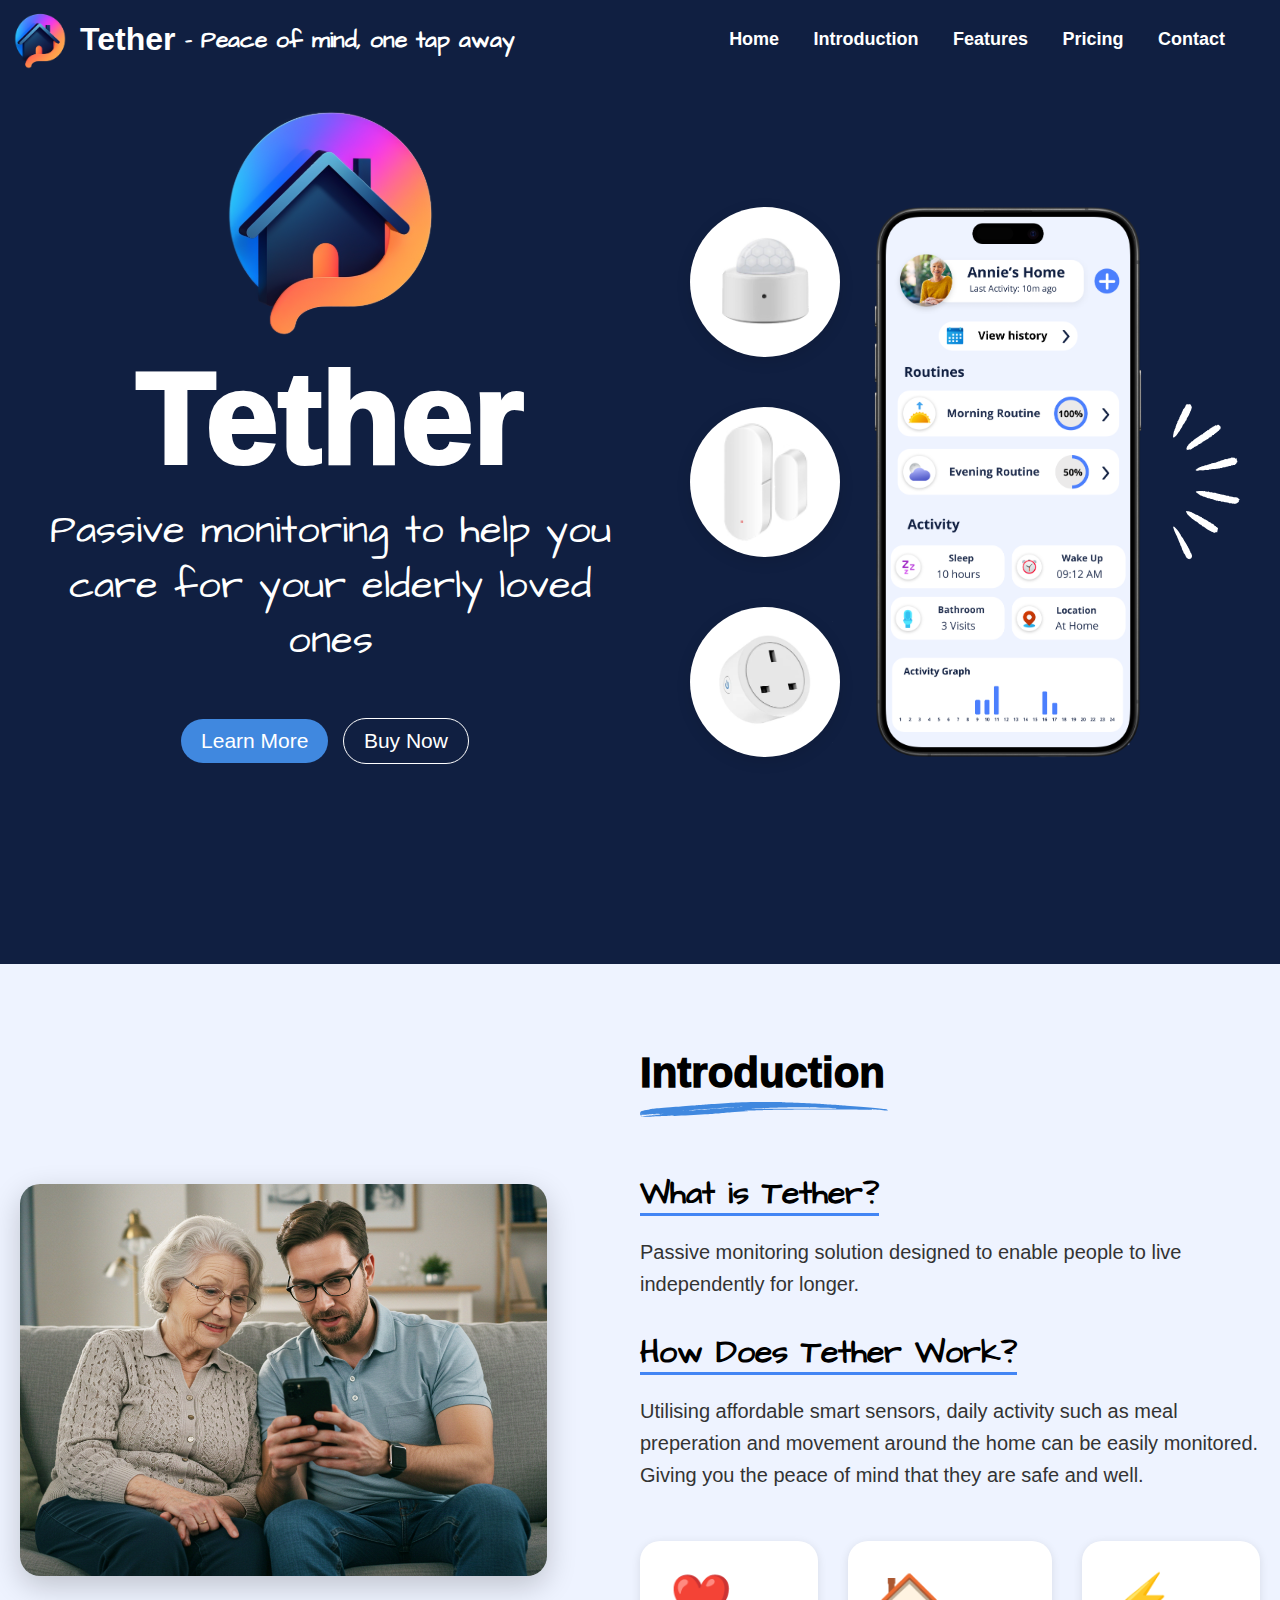
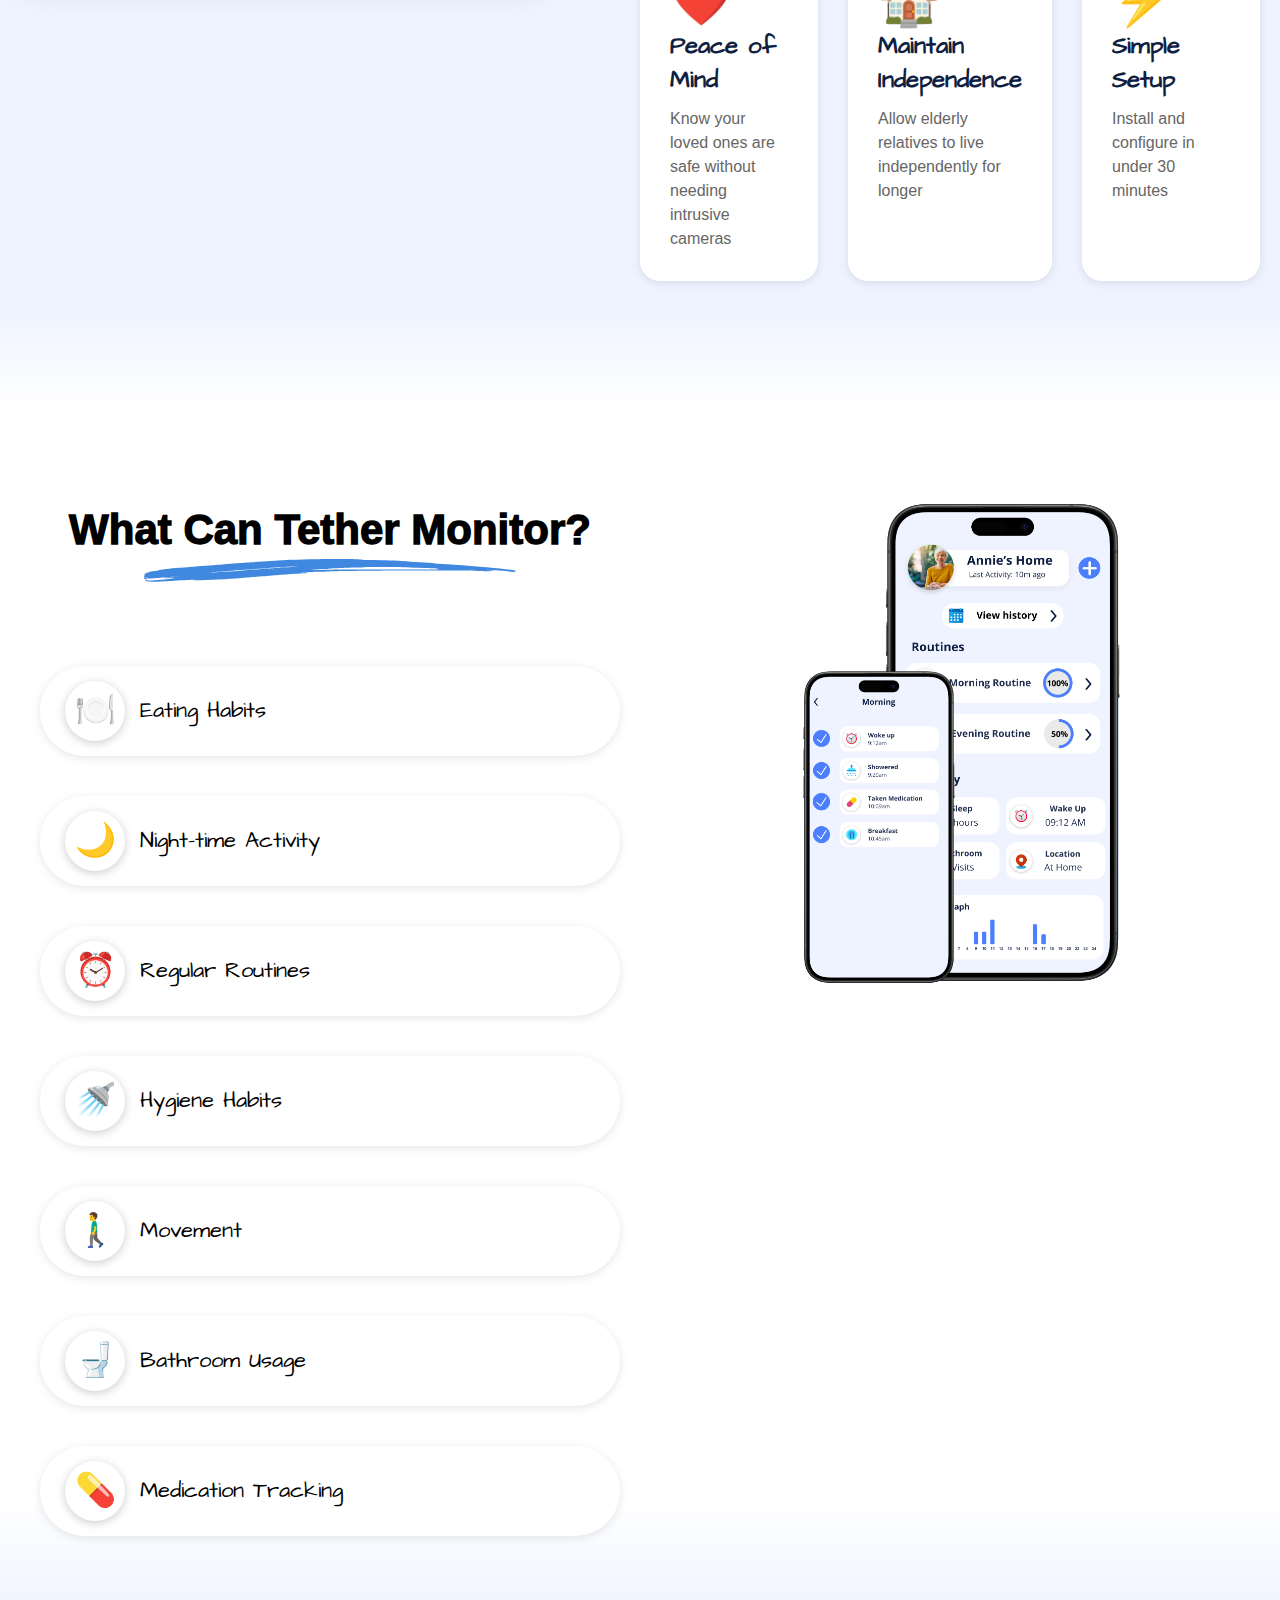
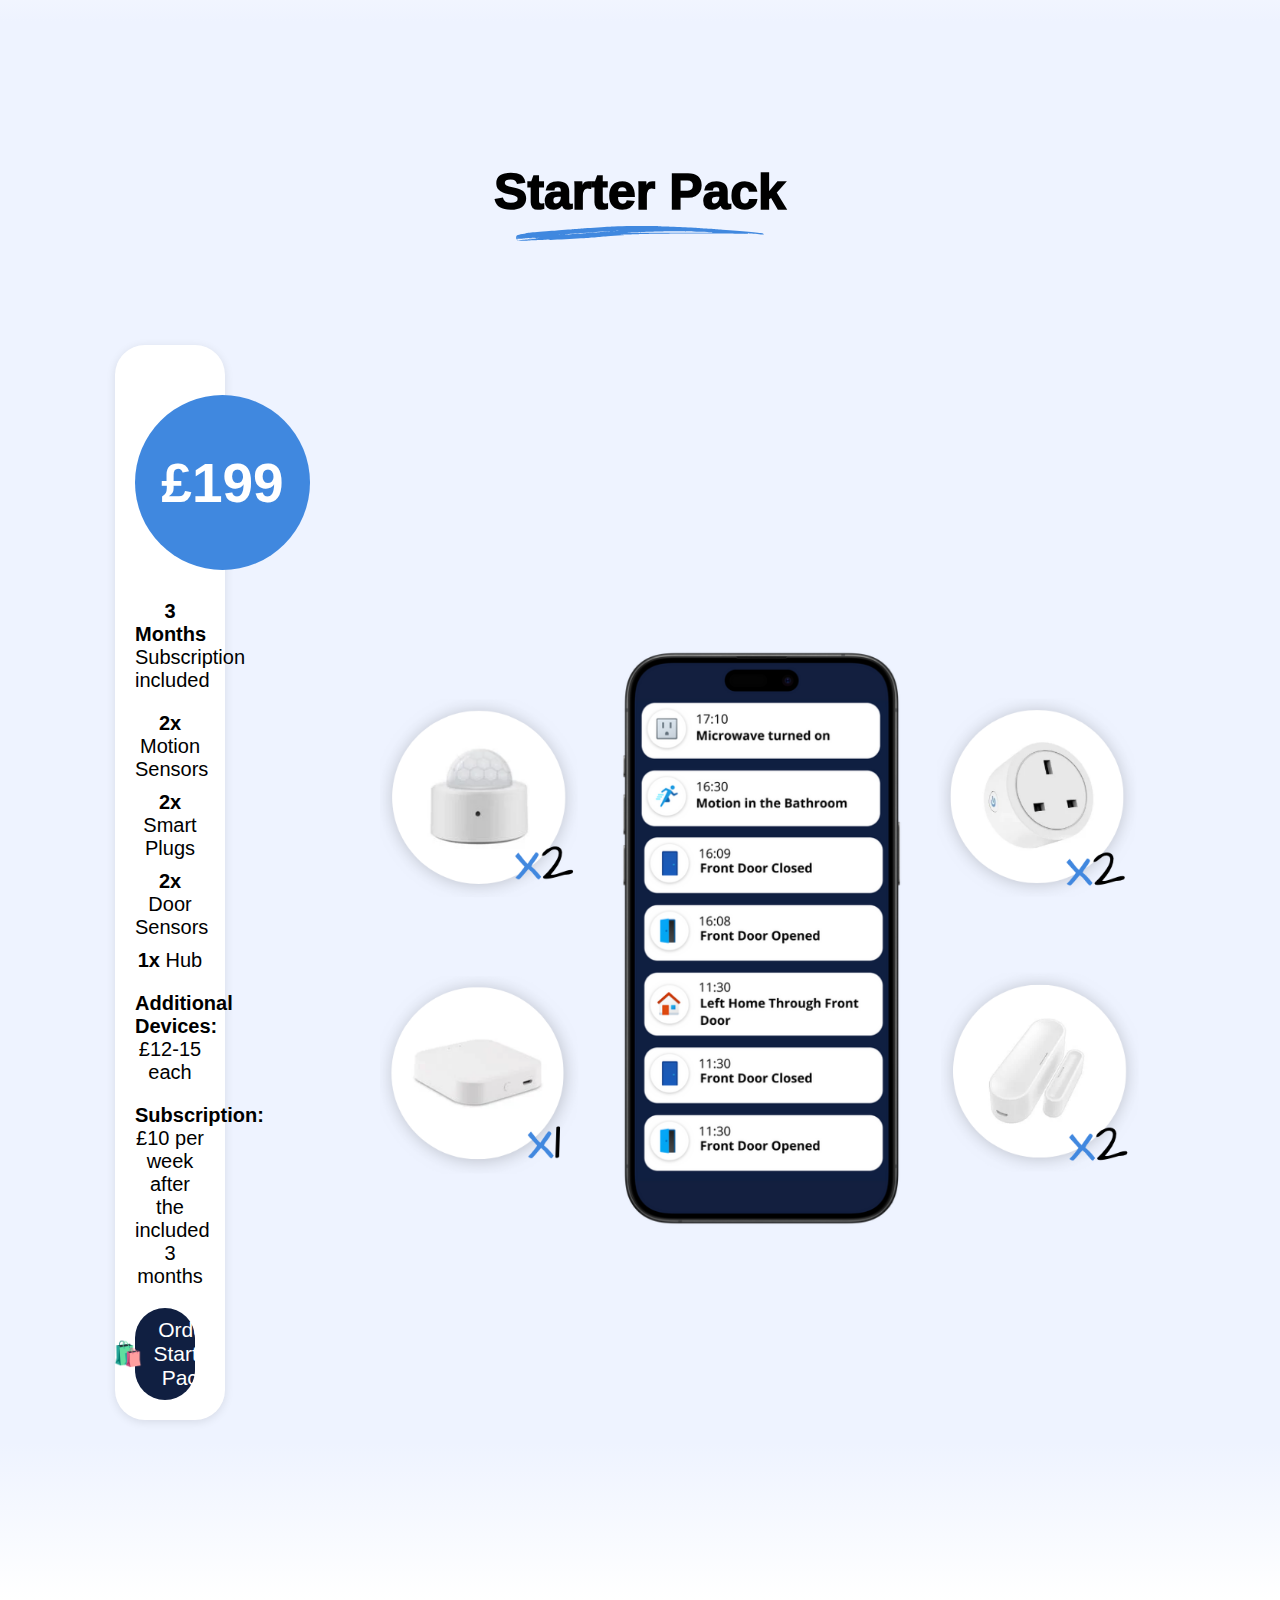
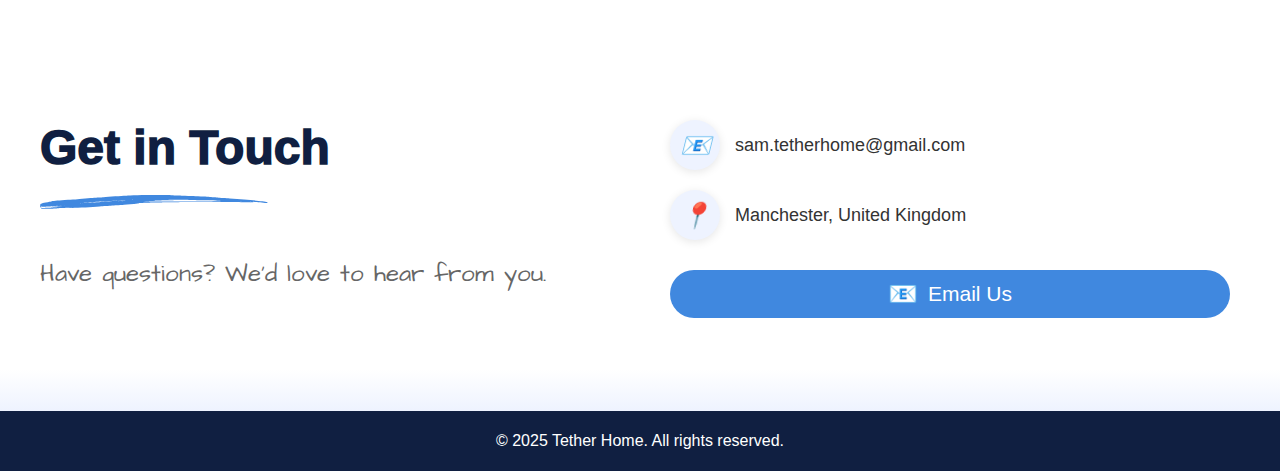
==== commit 9b819787: "More changes" ====
--- a/index.html
+++ b/index.html
@@ -71,7 +71,7 @@
 
     <div class="intro-content">
         <div class="intro-content-left">
-            <img src="assets/intro-image.png" alt="App Preview" class="intro-image">
+            <img src="assets/intro-image.jpg" alt="App Preview" class="intro-image">
         </div>
         <div class="intro-content-right">
             <div class="title-container">
@@ -189,7 +189,7 @@
             </ul>
             <p><strong>Additional Devices:</strong> £12-15 each</p>
             <p><strong>Subscription:</strong> £10 per week after the included 3 months</p>
-            <a href="#contact" class="btn btn-primary buy-btn">
+            <a href="mailto:sam.tetherhome@gmail.com?subject=Tether%20Starter%20Pack%20Order&body=Hi%2C%0D%0A%0D%0AI'd%20like%20to%20order%20a%20Tether%20Starter%20Pack.%0D%0A%0D%0APlease%20contact%20me%20to%20arrange%20payment%20and%20delivery.%0D%0A%0D%0ABest%20regards" class="btn btn-primary buy-btn">
                 <span class="bag-icon">🛍️</span>
                 Order Starter Pack
             </a>
@@ -226,6 +226,10 @@
           <p>Manchester, United Kingdom</p>
         </div>
       </div>
+      <a href="mailto:sam.tetherhome@gmail.com?subject=Tether%20Contact%20Us&body=Hi%2C%0D%0A%0D%0A%5BYour%20message%20here%5D%0D%0A%0D%0ABest%20regards%2C%0D%0A%5BYour%20name%5D" class="btn btn-primary contact-btn">
+        <span class="email-icon">📧</span>
+        Email Us
+      </a>
     </div>
   </div>
 </section>
--- a/style.css
+++ b/style.css
@@ -81,7 +81,7 @@
     text-decoration: none;
     margin-top: 10px;
     margin-right: 10px;
-    border-radius: 8px;
+    border-radius: 40px;
     font-size: 21px;
 }
 
@@ -263,7 +263,6 @@
     border-radius: 20px;
     box-shadow: 0 2px 10px rgba(0, 0, 0, 0.1);
     transition: transform 0.3s ease;
-    display: flex;
     align-items: center;
     gap: 20px;
     text-align: left;
@@ -592,6 +591,19 @@
     font-size: 18px;
     color: #333;
     line-height: 1.4;
+}
+
+.contact-btn {
+    background: #4088DF;
+    margin-top: 30px;
+    display: flex;
+    align-items: center;
+    justify-content: center;
+    gap: 10px;
+}
+
+.email-icon {
+    font-size: 24px;
 }
 
 /* Footer */
@@ -735,6 +747,10 @@
       max-width: 70%;
   }
 
+  #introduction {
+    padding-bottom: 90px;
+  }
+
 
   /* Features section */
   #features {
@@ -776,6 +792,7 @@
 
   .contact-info {
       margin-top: 20px;
+      margin-bottom: 50px;
   }
 
   .contact-info-item {
@@ -838,7 +855,9 @@
   
   nav ul li {
       display: block;
-      margin: 10px 0;
+      margin: 13px 0;
+      font-size: 23px;
+      font-family: 'Architects Daughter', cursive;
   }
 
   /* Section Mobile Styles */
@@ -906,6 +925,7 @@
       padding: 20px;
       flex-direction: row;
       align-items: center;
+      display: flex;
       gap: 20px;
       text-align: left;
   }
@@ -933,7 +953,7 @@
   /* Features Mobile Styles */
 
   #features {
-    padding-bottom: 80px
+    padding-bottom: 20px
   }
   #features ul {
       grid-template-columns: 1fr;
@@ -1136,6 +1156,15 @@
   .bag-icon {
       font-size: 20px;
   }
+
+  .contact-btn {
+      margin: 20px auto;
+      font-size: 18px;
+  }
+
+  .email-icon {
+      font-size: 20px;
+  }
 }
 
 @media (max-width: 480px) {
@@ -1165,13 +1194,14 @@
   }
 
   #features li {
-      font-size: 16px;
+      font-size: 18px;
   }
 
   #features li::before {
-      min-width: 40px;
-      height: 40px;
-      font-size: 24px;
+    min-width: 55px;
+    height: 50px;
+    font-size: 30px;
+    padding-top: 5px;
   }
 
 
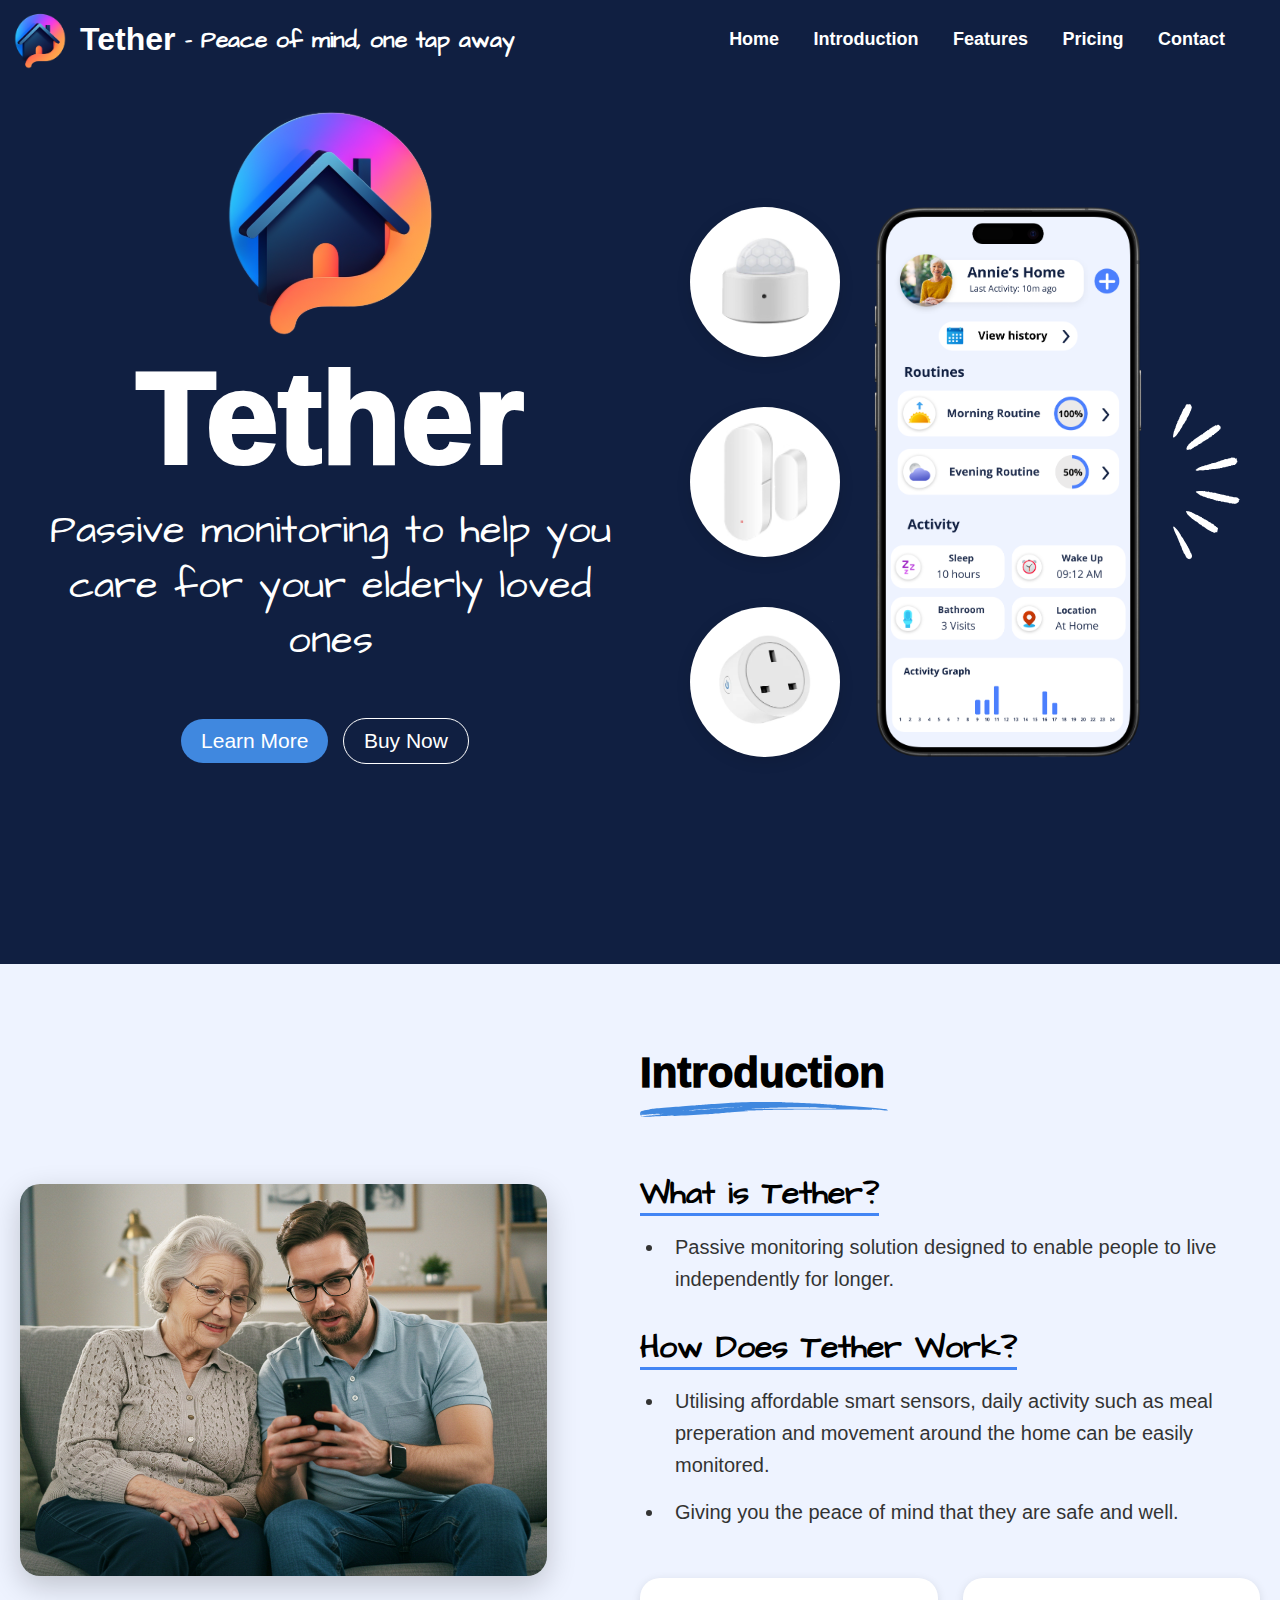
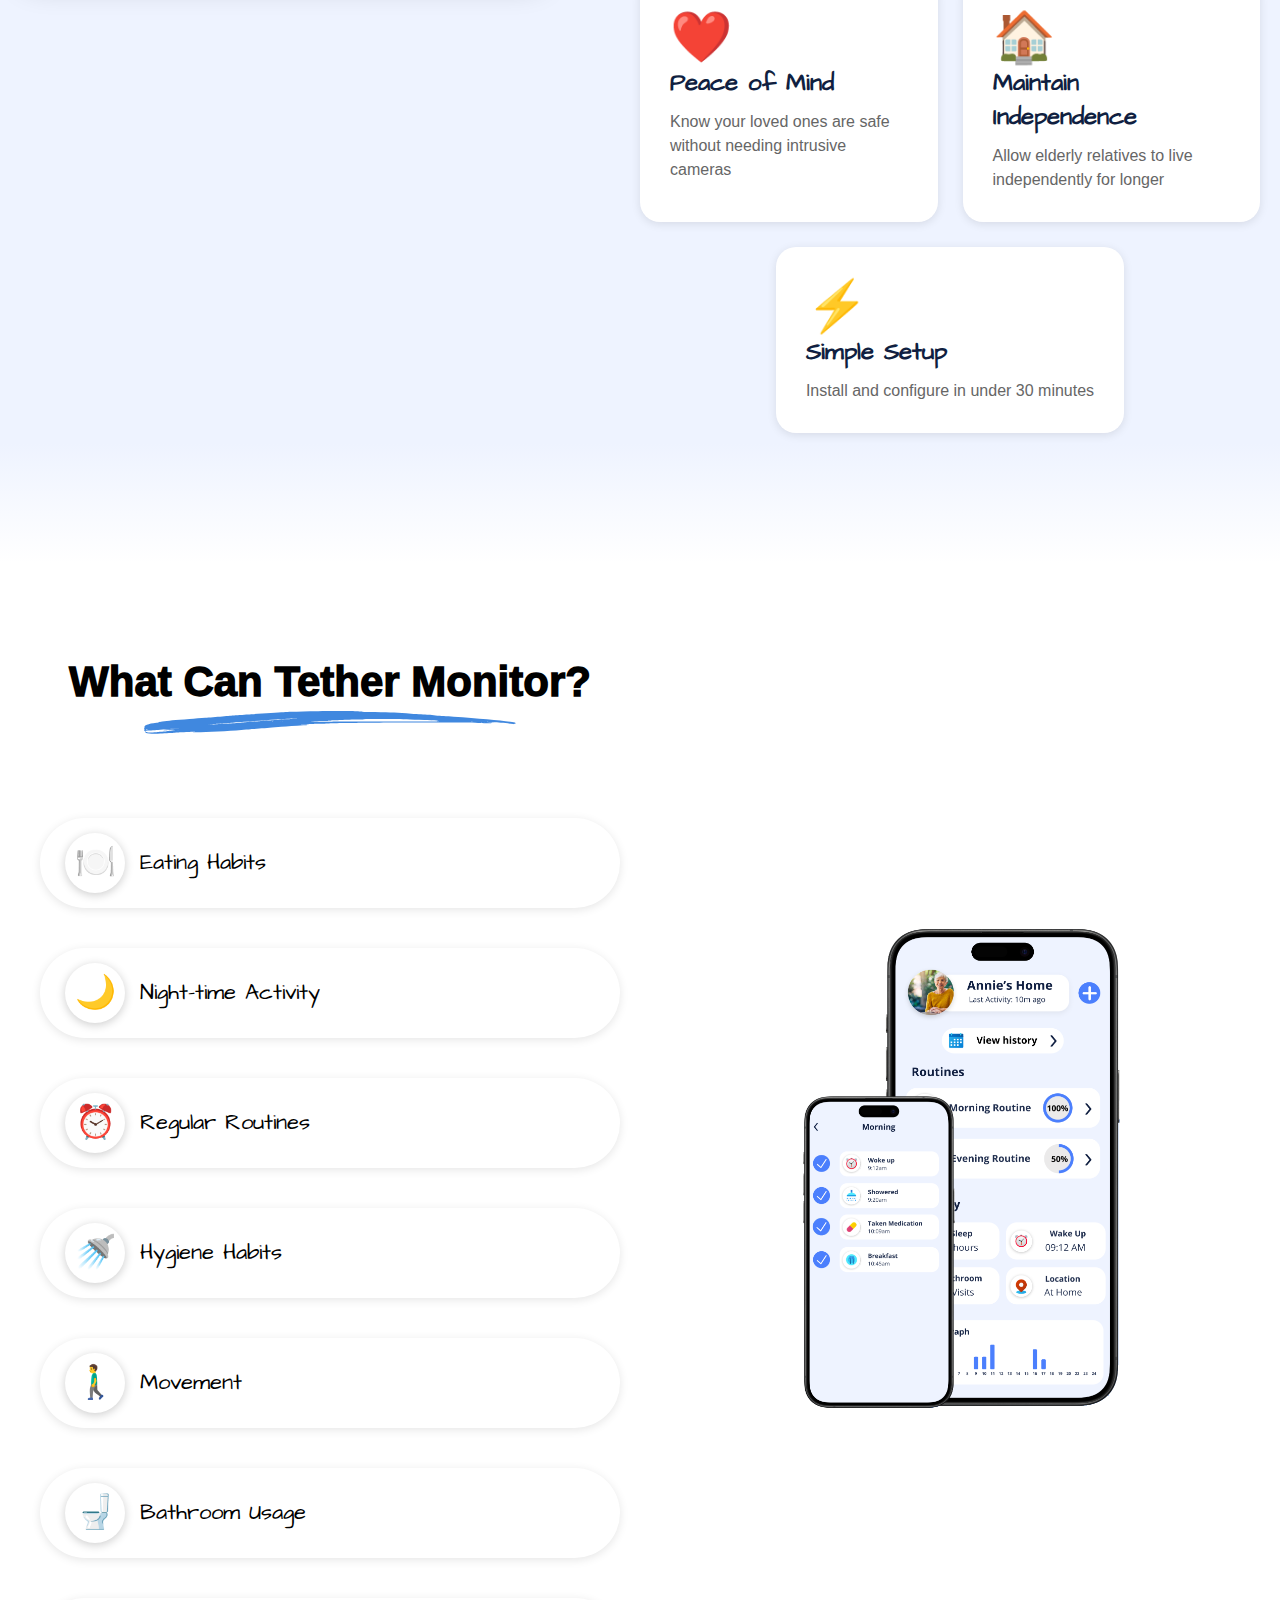
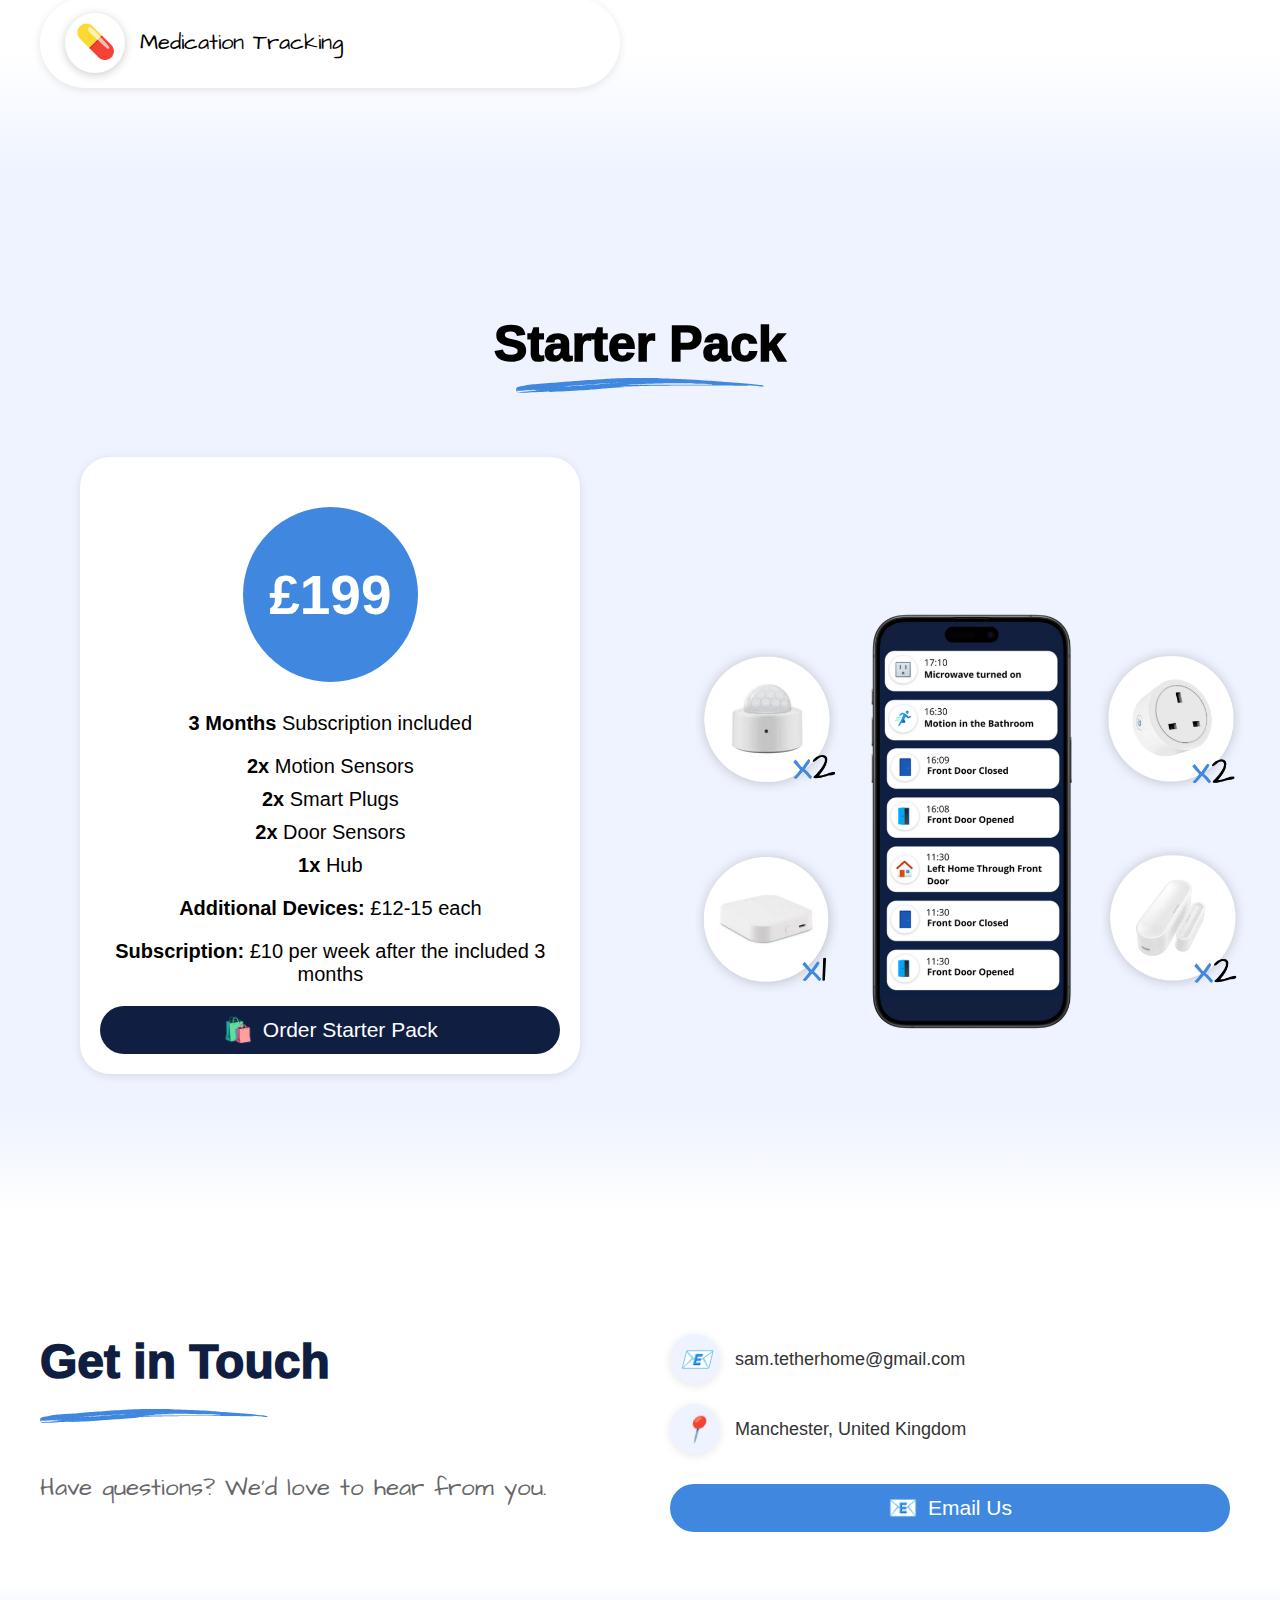
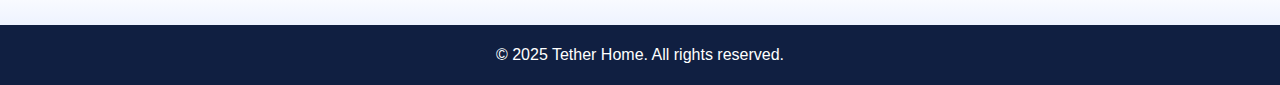
==== commit 509b19a5: "fixes" ====
--- a/index.html
+++ b/index.html
@@ -79,9 +79,14 @@
                 <img src="assets/title-line.svg" alt="lines" class="title-line">
             </div>
             <h3 class="intro-subtitle">What is Tether?</h3>
-            <p>Passive monitoring solution designed to enable people to live independently for longer.</p>
-              <h3 class="intro-subtitle">How Does Tether Work?</h3>
-              <p>Utilising affordable smart sensors, daily activity such as meal preperation and movement around the home can be easily monitored. Giving you the peace of mind that they are safe and well.</p>
+            <ul class="intro-list">
+                <li>Passive monitoring solution designed to enable people to live independently for longer.</li>
+            </ul>
+            <h3 class="intro-subtitle">How Does Tether Work?</h3>
+            <ul class="intro-list">
+                <li>Utilising affordable smart sensors, daily activity such as meal preperation and movement around the home can be easily monitored.</li>
+                <li>Giving you the peace of mind that they are safe and well.</li>
+            </ul>
             <div class="benefits-grid">
                 <div class="benefit-card">
                     <div class="benefit-icon">❤️</div>
--- a/style.css
+++ b/style.css
@@ -250,11 +250,95 @@
     box-shadow: 0 10px 30px rgba(0, 0, 0, 0.2);
 }
 
+/* Default 3-column layout */
 .benefits-grid {
-  display: grid;
-  grid-template-columns: repeat(3, 1fr);
-  gap: 30px;
-  margin-top: 50px;
+    display: grid;
+    grid-template-columns: repeat(3, 1fr);
+    gap: 30px;
+    margin-top: 50px;
+}
+
+/* At 1400px, change to 2-column layout */
+@media (max-width: 1400px) {
+    .benefits-grid {
+        grid-template-columns: repeat(2, 1fr);
+        gap: 25px;
+    }
+
+    /* Make the last card take full width */
+    .benefit-card:last-child {
+        grid-column: 1 / -1;
+        max-width: 400px;
+        margin: 0 auto;
+    }
+}
+
+/* At 1200px, change to single column */
+@media (max-width: 1200px) {
+    .benefits-grid {
+        grid-template-columns: 1fr;
+        gap: 20px;
+    }
+
+    /* Reset the last card styling */
+    .benefit-card:last-child {
+        grid-column: auto;
+        max-width: none;
+        margin: 0;
+    }
+
+    /* Header Mobile Styles */
+    header {
+        flex-direction: row;
+        padding: 10px;
+        justify-content: flex-start;
+        position: relative;
+    }
+
+    .logo {
+        margin-right: auto;
+        padding-left: 10px;
+    }
+
+    nav {
+        position: absolute;
+        top: 100%;
+        left: 0;
+        width: 100%;
+        background: #101F41;
+        display: none;
+        box-shadow: 0 4px 8px rgba(0, 0, 0, 0.1);
+    }
+
+    nav.active {
+        display: block;
+    }
+
+    nav ul {
+        width: 100%;
+        text-align: center;
+        margin: 0;
+        padding: 10px 0;
+    }
+
+    nav ul li {
+        display: block;
+        margin: 13px 0;
+        font-size: 23px;
+        font-family: 'Architects Daughter', cursive;
+    }
+
+    /* Show burger menu */
+    .burger-menu {
+        display: block;
+        position: absolute;
+        right: 20px;
+        top: 20px;
+    }
+
+    header h2 {
+        display: none;
+    }
 }
 
 .benefit-card {
@@ -311,6 +395,9 @@
 
 .features-right {
     flex: 1;
+    display: flex;
+    align-items: center;
+    justify-content: center;
 }
 
 .features-title-line {
@@ -369,6 +456,7 @@
 .double-mock {
     max-width: 70%;
     height: auto;
+    margin: 0 auto;
 }
 
 /* Sensors Section */
@@ -463,17 +551,14 @@
 
 .pricing-left {
     flex: 0.75;
-    padding: 40px;
 }
 
 .pricing-right {
-    flex: 0.25;
-    padding-right: 100px;
+    flex: 0.7;
 }
 
 .pricing-diagram {
-    width: auto;
-    max-height: 600px;
+    width: 100%;
     height: auto;
     margin-top: 120px;
 }
@@ -483,8 +568,9 @@
     padding: 20px;
     border-radius: 30px;
     box-shadow: 0 2px 10px rgba(0, 0, 0, 0.1);
-    width: 50%;
+    width: 100%;
     margin: 40px auto;
+    max-width: 500px;
 }
 
 .price-circle {
@@ -519,6 +605,7 @@
     align-items: center;
     justify-content: center;
     gap: 10px;
+    margin: auto;
 }
 
 .bag-icon {
@@ -624,13 +711,49 @@
       padding: 0 15px;
   }
 
+  /* Home Section */
   .home-left h1 {
-      font-size: 100px;
-  }
-
-  .price-text-container {
-      width: 70%;
-  }
+      font-size: 80px;
+  }
+
+  .home-left .tagline {
+    font-size: 30px;
+  }
+
+  .lines {
+    display: none;
+  }
+
+  .app-preview {
+    width: 50%;
+  }
+
+  .sensor-circle {
+    width: 100px;
+    height: 100px;
+  }
+
+  .sensor-circle {
+    width: 110px;
+    height: 110px;
+  }
+
+  /* Introduction Section */
+  .intro-content {
+    display: block
+  }
+
+  .intro-image {
+    margin-top: 10px;
+    width: 70%;
+  }
+
+  .benefits-grid {
+    grid-template-columns: repeat(2, 1fr);
+    gap: 20px;
+  }
+
+
 }
 
 @media (max-width: 992px) {
@@ -642,10 +765,14 @@
 
   .features-right {
       text-align: center;
+      display: flex;
+      align-items: center;
+      justify-content: center;
   }
 
   .double-mock {
       max-width: 50%;
+      margin: 0 auto;
   }
 
   /* Pricing adjustments */
@@ -653,8 +780,13 @@
       flex-direction: column;
   }
 
+  .pricing-left {
+    order: 2;
+  }
+
   .pricing-right {
-      padding-right: 0;
+    order: 1;
+    padding-right: 0;
   }
 
   .pricing-diagram {
@@ -676,6 +808,13 @@
     grid-template-columns: repeat(2, 1fr);
     gap: 20px;
 }
+
+  /* Make the last card take full width */
+  .benefit-card:last-child {
+      grid-column: 1 / -1;
+      max-width: 400px;
+      margin: 0 auto;
+  }
 }
 
 @media (max-width: 768px) {
@@ -921,32 +1060,10 @@
     gap: 20px;
 }
 
-  .benefit-card {
-      padding: 20px;
-      flex-direction: row;
-      align-items: center;
-      display: flex;
-      gap: 20px;
-      text-align: left;
-  }
-
-  .benefit-icon {
-      font-size: 35px;
-      margin: 0;
-      width: auto;
-  }
-
-  .text-content {
-      flex: 1;
-  }
-
-  .benefit-card h4 {
-      font-size: 20px;
-      margin: 0 0 5px 0;
-  }
-
-  .benefit-card p {
-      font-size: 14px;
+  /* Reset the last card styling */
+  .benefit-card:last-child {
+      grid-column: auto;
+      max-width: none;
       margin: 0;
   }
 
@@ -1013,14 +1130,12 @@
     }
 
     .pricing-left {
-        order: 2;  /* Move price text below */
         margin-top: 0px;
         padding: 0px;
         flex: 1;
     }
 
     .pricing-right {
-        order: 1;  /* Move image above */
         padding-right: 0;
         margin-bottom: 30px;
         margin-top: 30px;
@@ -1244,7 +1359,7 @@
   }
 }
 
-/* Add these burger menu base styles after the header styles */
+/* Move burger menu base styles near the top with other header styles */
 .burger-menu {
     display: none;
     cursor: pointer;
@@ -1260,18 +1375,97 @@
     transition: all 0.3s ease;
 }
 
-/* Then in the existing mobile styles, we just need to change display to block */
-@media (max-width: 768px) {
+/* Update the 1200px media query */
+@media (max-width: 1200px) {
+    /* ... other 1200px styles ... */
+
+    /* Navigation Mobile Styles */
+    header {
+        flex-direction: row;
+        padding: 10px;
+        justify-content: flex-start;
+        position: relative;
+    }
+    
+    .logo {
+        margin-right: auto;
+        padding-left: 10px;
+    }
+    
+    nav {
+        position: absolute;
+        top: 100%;
+        left: 0;
+        width: 100%;
+        background: #101F41;
+        display: none;
+        box-shadow: 0 4px 8px rgba(0, 0, 0, 0.1);
+    }
+    
+    nav.active {
+        display: block;
+    }
+    
+    nav ul {
+        width: 100%;
+        text-align: center;
+        margin: 0;
+        padding: 10px 0;
+    }
+    
+    nav ul li {
+        display: block;
+        margin: 13px 0;
+        font-size: 23px;
+        font-family: 'Architects Daughter', cursive;
+    }
+
+    /* Show burger menu */
     .burger-menu {
         display: block;
         position: absolute;
         right: 20px;
         top: 20px;
     }
-    // ... rest of the mobile styles remain the same ...
-}
+
+    /* Burger animation classes */
+    .burger-menu.active .burger-line:nth-child(1) {
+        transform: rotate(45deg) translate(5px, 5px);
+    }
+
+    .burger-menu.active .burger-line:nth-child(2) {
+        opacity: 0;
+    }
+
+    .burger-menu.active .burger-line:nth-child(3) {
+        transform: rotate(-45deg) translate(7px, -6px);
+    }
+}
+
+/* Remove all burger menu and navigation related styles from the 768px media query */
 
 /* Add at the top after reset styles */
 * {
     box-sizing: border-box;
+}
+
+.intro-list {
+    list-style: disc;
+    padding-left: 25px;
+    margin: 15px 0;
+}
+
+.intro-list li {
+    font-size: 20px;
+    line-height: 1.6;
+    color: #333;
+    margin-bottom: 15px;
+    padding-left: 10px;
+}
+
+@media (max-width: 768px) {
+    .intro-list li {
+        font-size: 16px;
+        line-height: 1.5;
+    }
 }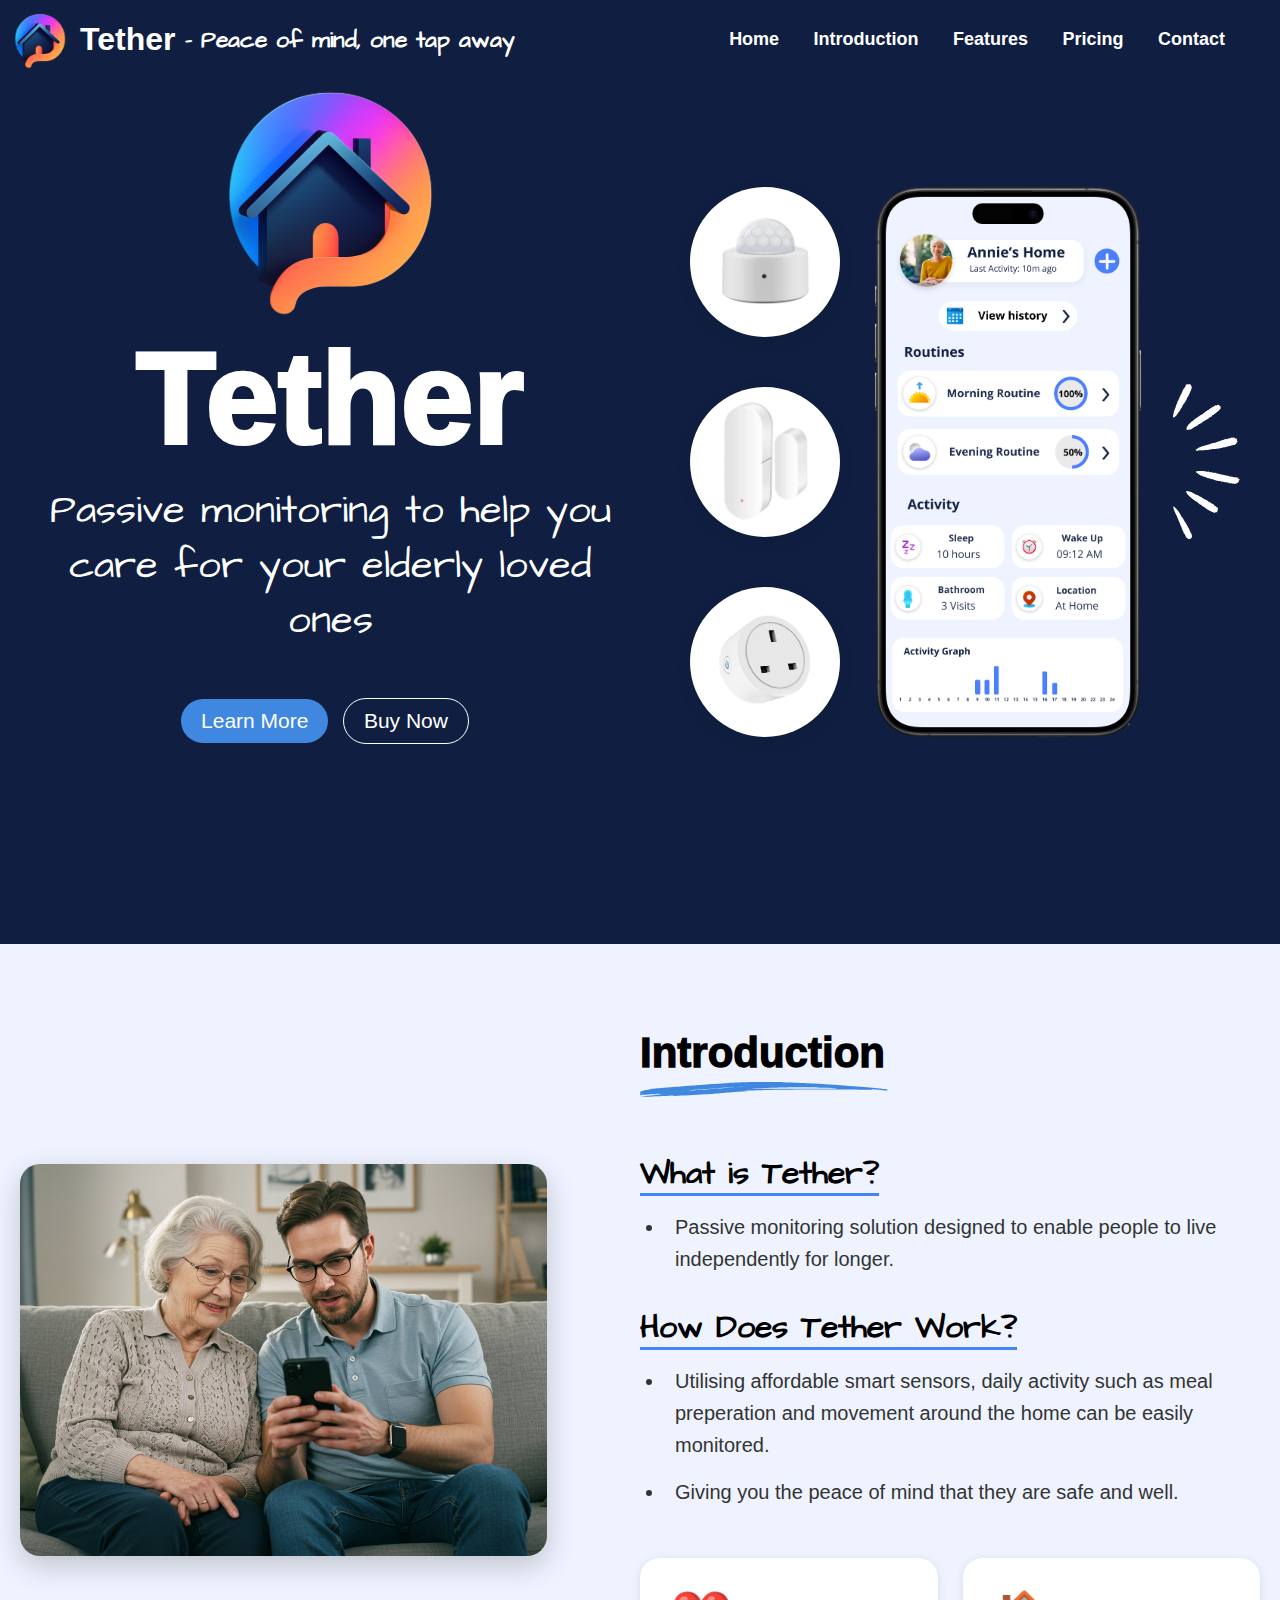
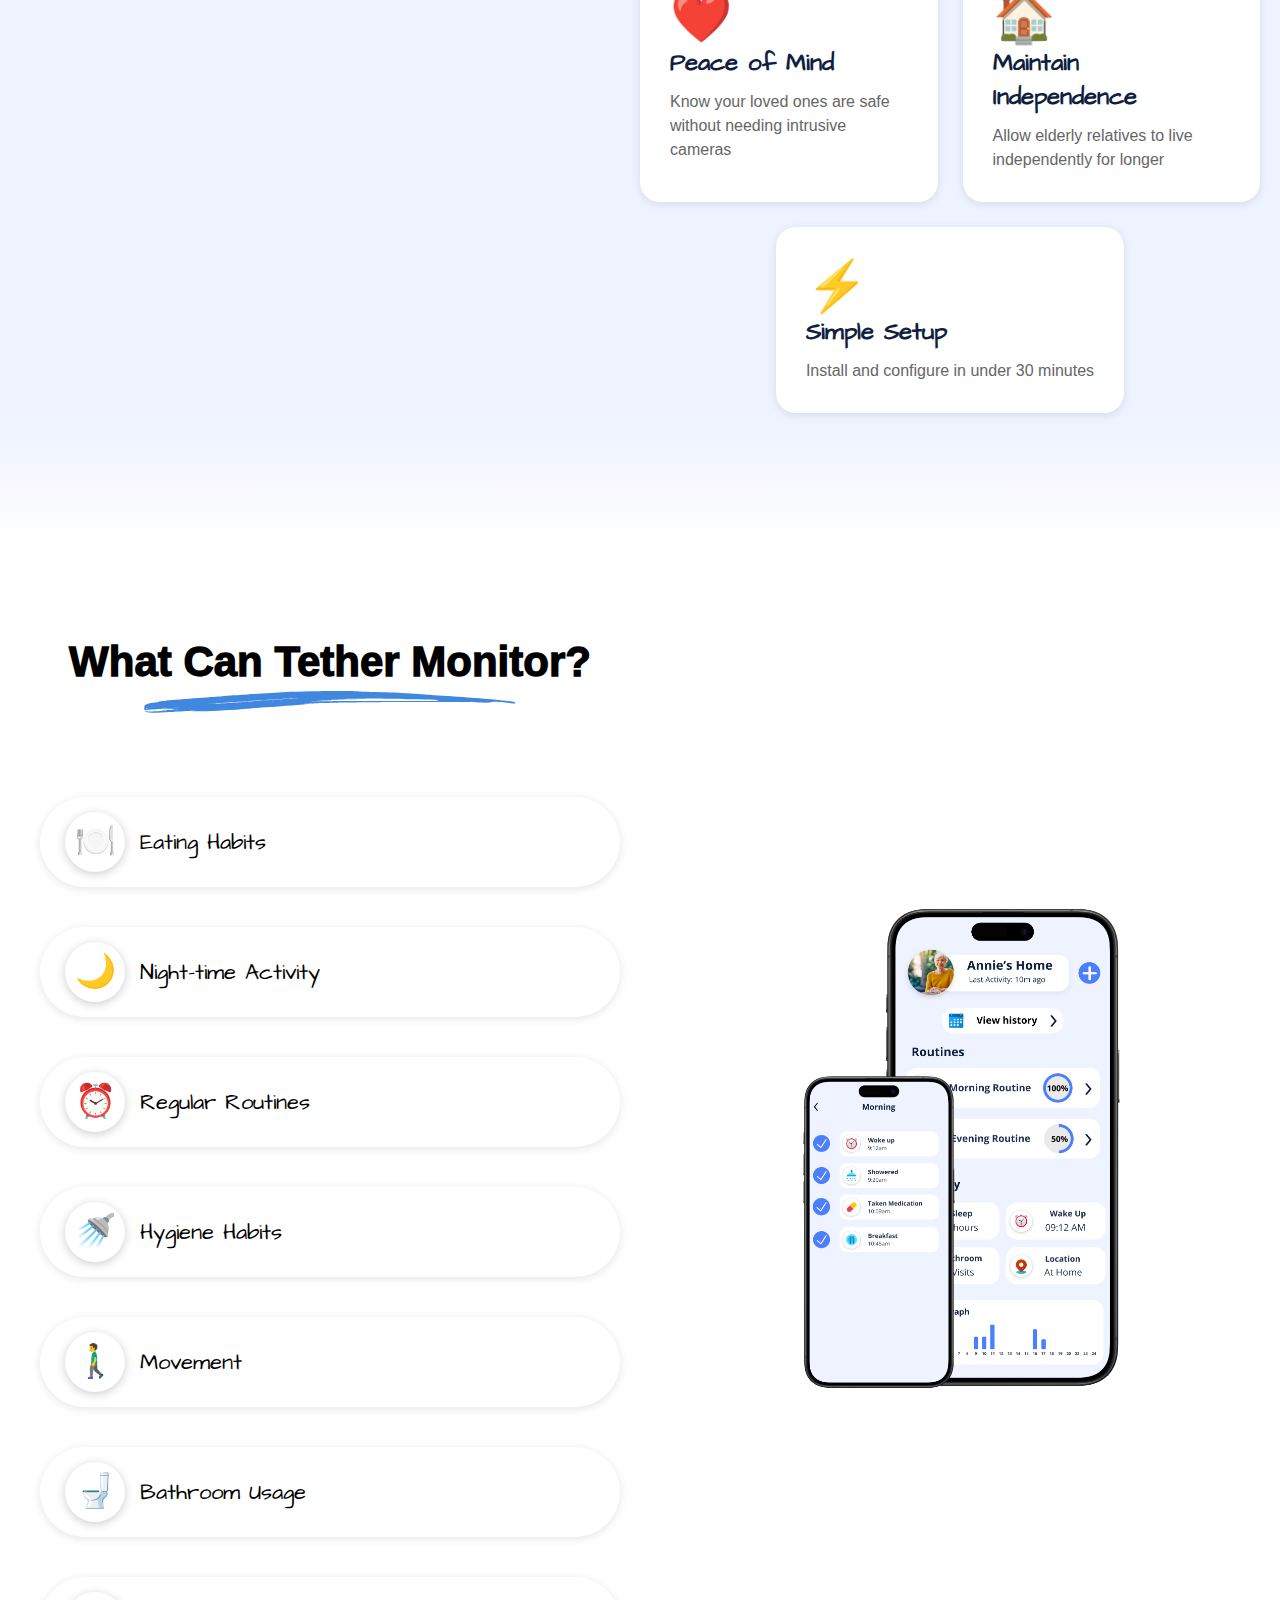
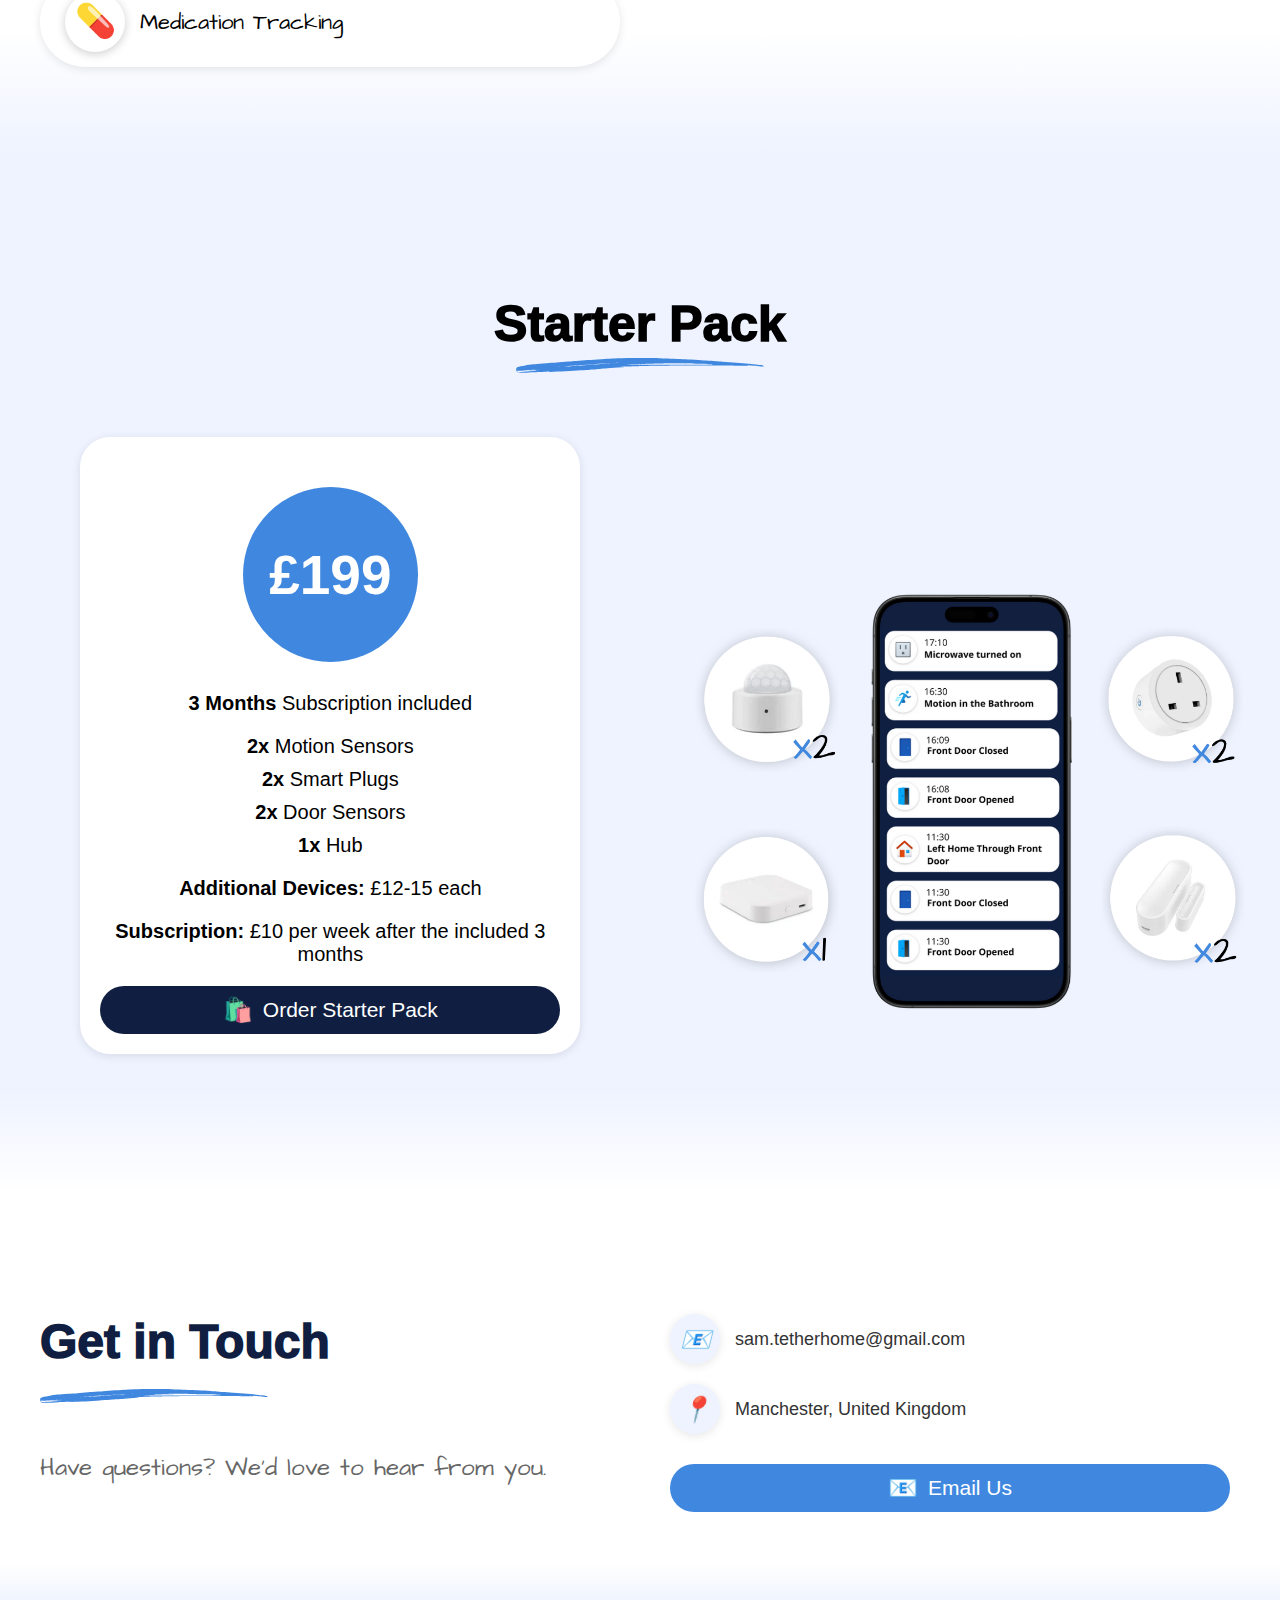
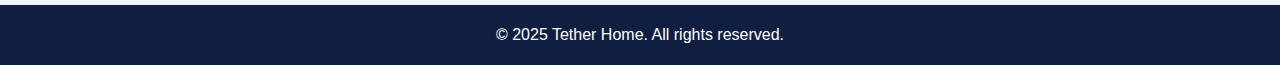
==== commit 9deb99c2: "more" ====
--- a/index.html
+++ b/index.html
@@ -7,9 +7,18 @@
   <link rel="preconnect" href="https://fonts.googleapis.com">
   <link rel="preconnect" href="https://fonts.gstatic.com" crossorigin>
   <link href="https://fonts.googleapis.com/css2?family=Architects+Daughter&display=swap" rel="stylesheet">
-  <title>Tether - Peace of Mind</title>
+  <title>Tether - Peace of Mind, One Tap Away</title>
   <link rel="stylesheet" href="style.css">
   <script defer src="script.js"></script>
+  <!-- Google tag (gtag.js) -->
+  <script async src="https://www.googletagmanager.com/gtag/js?id=G-RD9FTXMR1Q"></script>
+  <script>
+    window.dataLayer = window.dataLayer || [];
+    function gtag(){dataLayer.push(arguments);}
+    gtag('js', new Date());
+
+    gtag('config', 'G-RD9FTXMR1Q');
+  </script>
 </head>
 <body>
 
--- a/style.css
+++ b/style.css
@@ -22,7 +22,7 @@
 header {
     background: #101F41;
     color: white;
-    position: fixed;
+    position: sticky;
     padding: 0 10px; 
     top: 0;
     width: 100%;
@@ -117,12 +117,12 @@
 /* Home Section */
 #home {
     background: #101F41;
-
     color: white;
     min-height: 80vh;
     display: flex;
     align-items: center;
     justify-content: center;
+    padding-top: 0;
 }
 
 .home-container {
@@ -292,7 +292,8 @@
         flex-direction: row;
         padding: 10px;
         justify-content: flex-start;
-        position: relative;
+        position: sticky;
+        top: 0;
     }
 
     .logo {
@@ -831,27 +832,17 @@
       margin: 0;
   }
 
-  header h2 {
-    display: none;
-  }
-
-  /* Fix section padding */
-  section {
-      padding: 60px 0;
-      width: 100%;
-      overflow: hidden;  /* Prevent horizontal scroll */
-  }
-
-  /* Header adjustments */
   header {
       width: 100%;
       padding: 10px 20px;
+      position: sticky;
+      top: 0;
   }
 
   /* Home section mobile layout */
   #home {
       min-height: auto;
-      padding-top: 10px;  /* Account for fixed header */
+      padding-top: 0;
   }
 
   .home-container {
@@ -963,7 +954,8 @@
       flex-direction: row;
       padding: 10px;
       justify-content: flex-start;
-      position: relative;
+      position: sticky;
+      top: 0;
   }
   
   .logo {
@@ -1237,7 +1229,8 @@
   /* Update existing mobile header styles */
   header {
       padding: 10px;
-      position: relative;
+      position: sticky;
+      top: 0;
   }
 
   .logo {
@@ -1384,7 +1377,9 @@
         flex-direction: row;
         padding: 10px;
         justify-content: flex-start;
-        position: relative;
+        position: sticky;
+        top: 0;
+        padding: 0;
     }
     
     .logo {
